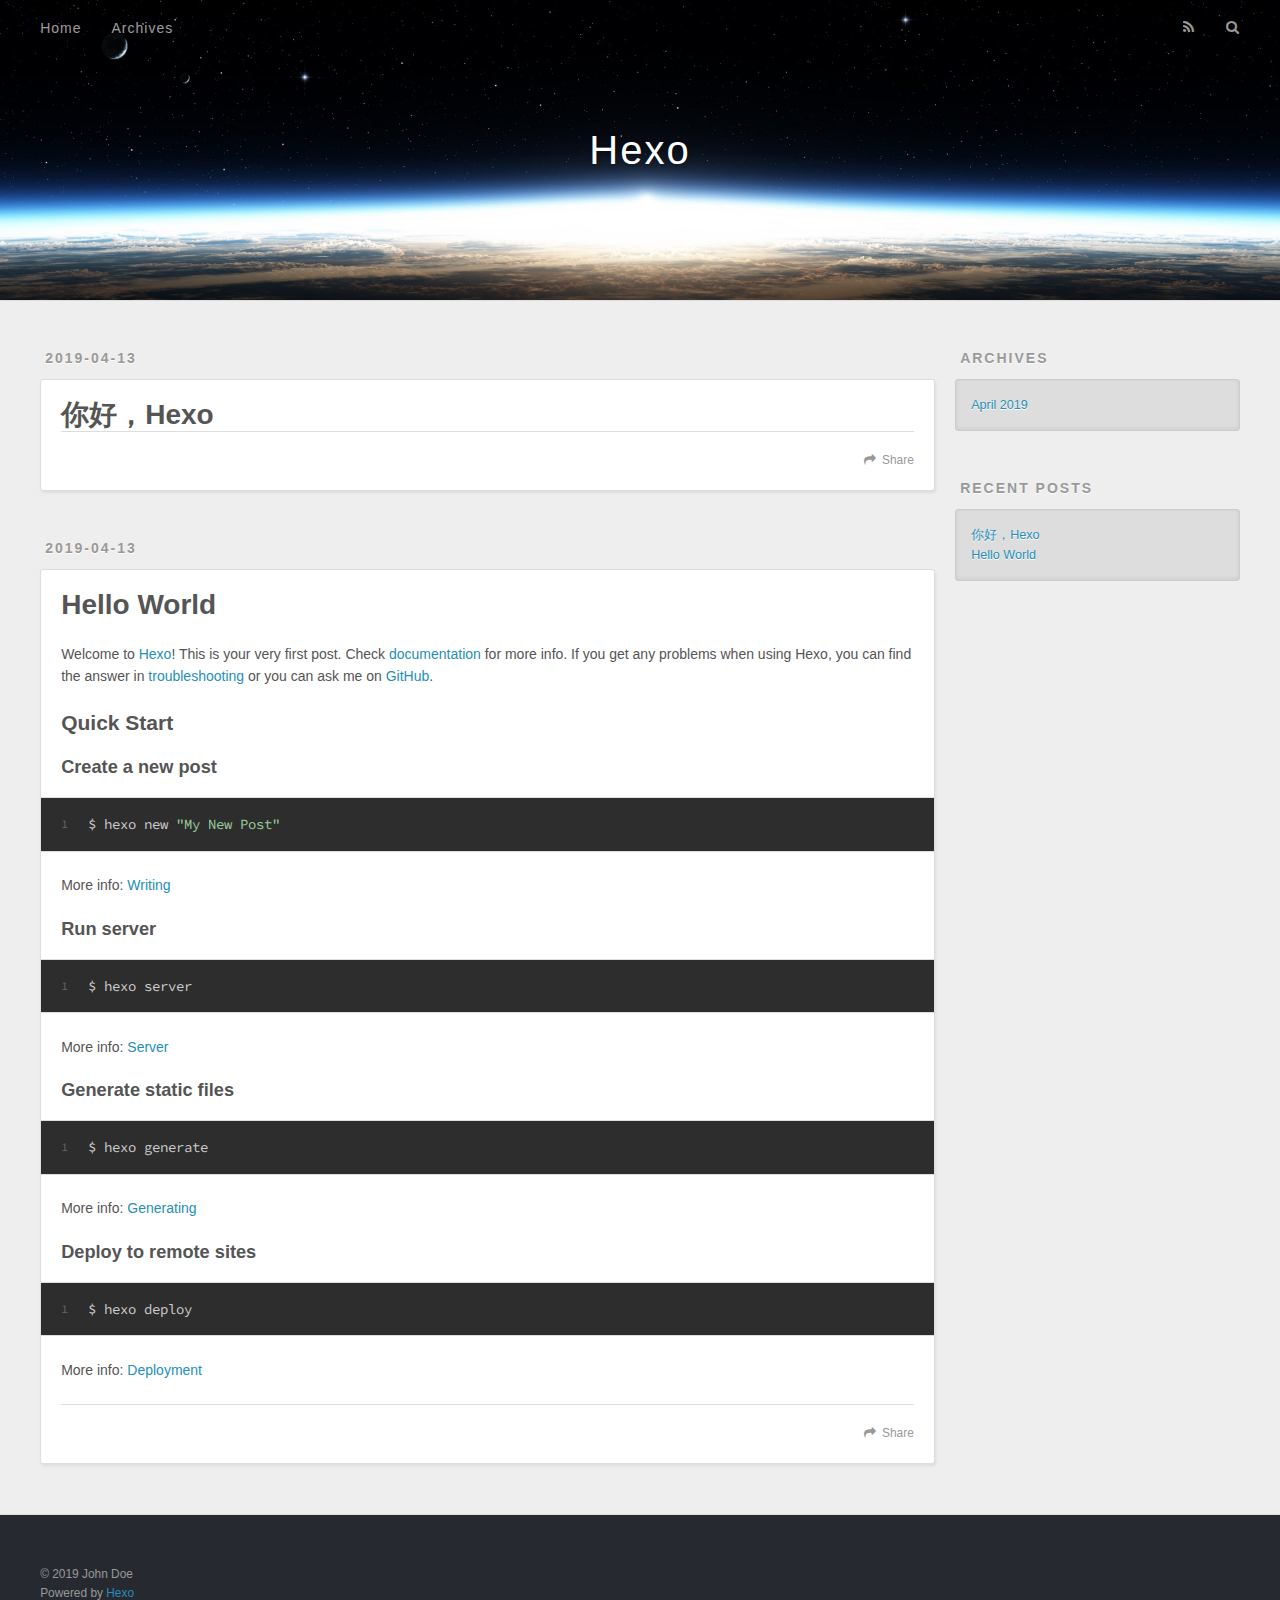
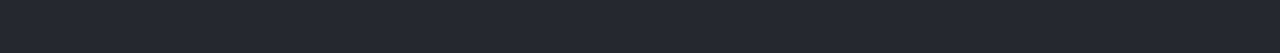
==== index.html @ d576f30d "Site updated: 2019-04-13 23:13:48" ====
<!DOCTYPE html>
<html>
<head><meta name="generator" content="Hexo 3.8.0">
  <meta charset="utf-8">
  

  
  <title>Hexo</title>
  <meta name="viewport" content="width=device-width, initial-scale=1, maximum-scale=1">
  <meta property="og:type" content="website">
<meta property="og:title" content="Hexo">
<meta property="og:url" content="http://yoursite.com/index.html">
<meta property="og:site_name" content="Hexo">
<meta property="og:locale" content="default">
<meta name="twitter:card" content="summary">
<meta name="twitter:title" content="Hexo">
  
    <link rel="alternate" href="/atom.xml" title="Hexo" type="application/atom+xml">
  
  
    <link rel="icon" href="/favicon.png">
  
  
    <link href="//fonts.googleapis.com/css?family=Source+Code+Pro" rel="stylesheet" type="text/css">
  
  <link rel="stylesheet" href="/css/style.css">
</head>
</html>
<body>
  <div id="container">
    <div id="wrap">
      <header id="header">
  <div id="banner"></div>
  <div id="header-outer" class="outer">
    <div id="header-title" class="inner">
      <h1 id="logo-wrap">
        <a href="/" id="logo">Hexo</a>
      </h1>
      
    </div>
    <div id="header-inner" class="inner">
      <nav id="main-nav">
        <a id="main-nav-toggle" class="nav-icon"></a>
        
          <a class="main-nav-link" href="/">Home</a>
        
          <a class="main-nav-link" href="/archives">Archives</a>
        
      </nav>
      <nav id="sub-nav">
        
          <a id="nav-rss-link" class="nav-icon" href="/atom.xml" title="RSS Feed"></a>
        
        <a id="nav-search-btn" class="nav-icon" title="Search"></a>
      </nav>
      <div id="search-form-wrap">
        <form action="//google.com/search" method="get" accept-charset="UTF-8" class="search-form"><input type="search" name="q" class="search-form-input" placeholder="Search"><button type="submit" class="search-form-submit">&#xF002;</button><input type="hidden" name="sitesearch" value="http://yoursite.com"></form>
      </div>
    </div>
  </div>
</header>
      <div class="outer">
        <section id="main">
  
    <article id="post-你好，Hexo" class="article article-type-post" itemscope itemprop="blogPost">
  <div class="article-meta">
    <a href="/2019/04/13/你好，Hexo/" class="article-date">
  <time datetime="2019-04-13T15:11:53.000Z" itemprop="datePublished">2019-04-13</time>
</a>
    
  </div>
  <div class="article-inner">
    
    
      <header class="article-header">
        
  
    <h1 itemprop="name">
      <a class="article-title" href="/2019/04/13/你好，Hexo/">你好，Hexo</a>
    </h1>
  

      </header>
    
    <div class="article-entry" itemprop="articleBody">
      
        
      
    </div>
    <footer class="article-footer">
      <a data-url="http://yoursite.com/2019/04/13/你好，Hexo/" data-id="cjufn4mk20000uwifuq71167r" class="article-share-link">Share</a>
      
      
    </footer>
  </div>
  
</article>


  
    <article id="post-hello-world" class="article article-type-post" itemscope itemprop="blogPost">
  <div class="article-meta">
    <a href="/2019/04/13/hello-world/" class="article-date">
  <time datetime="2019-04-13T14:45:39.539Z" itemprop="datePublished">2019-04-13</time>
</a>
    
  </div>
  <div class="article-inner">
    
    
      <header class="article-header">
        
  
    <h1 itemprop="name">
      <a class="article-title" href="/2019/04/13/hello-world/">Hello World</a>
    </h1>
  

      </header>
    
    <div class="article-entry" itemprop="articleBody">
      
        <p>Welcome to <a href="https://hexo.io/" target="_blank" rel="noopener">Hexo</a>! This is your very first post. Check <a href="https://hexo.io/docs/" target="_blank" rel="noopener">documentation</a> for more info. If you get any problems when using Hexo, you can find the answer in <a href="https://hexo.io/docs/troubleshooting.html" target="_blank" rel="noopener">troubleshooting</a> or you can ask me on <a href="https://github.com/hexojs/hexo/issues" target="_blank" rel="noopener">GitHub</a>.</p>
<h2 id="Quick-Start"><a href="#Quick-Start" class="headerlink" title="Quick Start"></a>Quick Start</h2><h3 id="Create-a-new-post"><a href="#Create-a-new-post" class="headerlink" title="Create a new post"></a>Create a new post</h3><figure class="highlight bash"><table><tr><td class="gutter"><pre><span class="line">1</span><br></pre></td><td class="code"><pre><span class="line">$ hexo new <span class="string">"My New Post"</span></span><br></pre></td></tr></table></figure>
<p>More info: <a href="https://hexo.io/docs/writing.html" target="_blank" rel="noopener">Writing</a></p>
<h3 id="Run-server"><a href="#Run-server" class="headerlink" title="Run server"></a>Run server</h3><figure class="highlight bash"><table><tr><td class="gutter"><pre><span class="line">1</span><br></pre></td><td class="code"><pre><span class="line">$ hexo server</span><br></pre></td></tr></table></figure>
<p>More info: <a href="https://hexo.io/docs/server.html" target="_blank" rel="noopener">Server</a></p>
<h3 id="Generate-static-files"><a href="#Generate-static-files" class="headerlink" title="Generate static files"></a>Generate static files</h3><figure class="highlight bash"><table><tr><td class="gutter"><pre><span class="line">1</span><br></pre></td><td class="code"><pre><span class="line">$ hexo generate</span><br></pre></td></tr></table></figure>
<p>More info: <a href="https://hexo.io/docs/generating.html" target="_blank" rel="noopener">Generating</a></p>
<h3 id="Deploy-to-remote-sites"><a href="#Deploy-to-remote-sites" class="headerlink" title="Deploy to remote sites"></a>Deploy to remote sites</h3><figure class="highlight bash"><table><tr><td class="gutter"><pre><span class="line">1</span><br></pre></td><td class="code"><pre><span class="line">$ hexo deploy</span><br></pre></td></tr></table></figure>
<p>More info: <a href="https://hexo.io/docs/deployment.html" target="_blank" rel="noopener">Deployment</a></p>

      
    </div>
    <footer class="article-footer">
      <a data-url="http://yoursite.com/2019/04/13/hello-world/" data-id="cjufn4mkw0001uwifyu5luz6b" class="article-share-link">Share</a>
      
      
    </footer>
  </div>
  
</article>


  


</section>
        
          <aside id="sidebar">
  
    

  
    

  
    
  
    
  <div class="widget-wrap">
    <h3 class="widget-title">Archives</h3>
    <div class="widget">
      <ul class="archive-list"><li class="archive-list-item"><a class="archive-list-link" href="/archives/2019/04/">April 2019</a></li></ul>
    </div>
  </div>


  
    
  <div class="widget-wrap">
    <h3 class="widget-title">Recent Posts</h3>
    <div class="widget">
      <ul>
        
          <li>
            <a href="/2019/04/13/你好，Hexo/">你好，Hexo</a>
          </li>
        
          <li>
            <a href="/2019/04/13/hello-world/">Hello World</a>
          </li>
        
      </ul>
    </div>
  </div>

  
</aside>
        
      </div>
      <footer id="footer">
  
  <div class="outer">
    <div id="footer-info" class="inner">
      &copy; 2019 John Doe<br>
      Powered by <a href="http://hexo.io/" target="_blank">Hexo</a>
    </div>
  </div>
</footer>
    </div>
    <nav id="mobile-nav">
  
    <a href="/" class="mobile-nav-link">Home</a>
  
    <a href="/archives" class="mobile-nav-link">Archives</a>
  
</nav>
    

<script src="//ajax.googleapis.com/ajax/libs/jquery/2.0.3/jquery.min.js"></script>


  <link rel="stylesheet" href="/fancybox/jquery.fancybox.css">
  <script src="/fancybox/jquery.fancybox.pack.js"></script>


<script src="/js/script.js"></script>



  </div>
</body>
</html>
---- css/style.css ----
body {
  width: 100%;
}
body:before,
body:after {
  content: "";
  display: table;
}
body:after {
  clear: both;
}
html,
body,
div,
span,
applet,
object,
iframe,
h1,
h2,
h3,
h4,
h5,
h6,
p,
blockquote,
pre,
a,
abbr,
acronym,
address,
big,
cite,
code,
del,
dfn,
em,
img,
ins,
kbd,
q,
s,
samp,
small,
strike,
strong,
sub,
sup,
tt,
var,
dl,
dt,
dd,
ol,
ul,
li,
fieldset,
form,
label,
legend,
table,
caption,
tbody,
tfoot,
thead,
tr,
th,
td {
  margin: 0;
  padding: 0;
  border: 0;
  outline: 0;
  font-weight: inherit;
  font-style: inherit;
  font-family: inherit;
  font-size: 100%;
  vertical-align: baseline;
}
body {
  line-height: 1;
  color: #000;
  background: #fff;
}
ol,
ul {
  list-style: none;
}
table {
  border-collapse: separate;
  border-spacing: 0;
  vertical-align: middle;
}
caption,
th,
td {
  text-align: left;
  font-weight: normal;
  vertical-align: middle;
}
a img {
  border: none;
}
input,
button {
  margin: 0;
  padding: 0;
}
input::-moz-focus-inner,
button::-moz-focus-inner {
  border: 0;
  padding: 0;
}
@font-face {
  font-family: FontAwesome;
  font-style: normal;
  font-weight: normal;
  src: url("fonts/fontawesome-webfont.eot?v=#4.0.3");
  src: url("fonts/fontawesome-webfont.eot?#iefix&v=#4.0.3") format("embedded-opentype"), url("fonts/fontawesome-webfont.woff?v=#4.0.3") format("woff"), url("fonts/fontawesome-webfont.ttf?v=#4.0.3") format("truetype"), url("fonts/fontawesome-webfont.svg#fontawesomeregular?v=#4.0.3") format("svg");
}
html,
body,
#container {
  height: 100%;
}
body {
  background: #eee;
  font: 14px -apple-system, BlinkMacSystemFont, "Segoe UI", "Roboto", "Oxygen", "Ubuntu", "Cantarell", "Fira Sans", "Droid Sans", "Helvetica Neue", sans-serif;
  -webkit-text-size-adjust: 100%;
}
.outer {
  max-width: 1220px;
  margin: 0 auto;
  padding: 0 20px;
}
.outer:before,
.outer:after {
  content: "";
  display: table;
}
.outer:after {
  clear: both;
}
.inner {
  display: inline;
  float: left;
  width: 98.33333333333333%;
  margin: 0 0.833333333333333%;
}
.left,
.alignleft {
  float: left;
}
.right,
.alignright {
  float: right;
}
.clear {
  clear: both;
}
#container {
  position: relative;
}
.mobile-nav-on {
  overflow: hidden;
}
#wrap {
  height: 100%;
  width: 100%;
  position: absolute;
  top: 0;
  left: 0;
  -webkit-transition: 0.2s ease-out;
  -moz-transition: 0.2s ease-out;
  -ms-transition: 0.2s ease-out;
  transition: 0.2s ease-out;
  z-index: 1;
  background: #eee;
}
.mobile-nav-on #wrap {
  left: 280px;
}
@media screen and (min-width: 768px) {
  #main {
    display: inline;
    float: left;
    width: 73.33333333333333%;
    margin: 0 0.833333333333333%;
  }
}
.article-date,
.article-category-link,
.archive-year,
.widget-title {
  text-decoration: none;
  text-transform: uppercase;
  letter-spacing: 2px;
  color: #999;
  margin-bottom: 1em;
  margin-left: 5px;
  line-height: 1em;
  text-shadow: 0 1px #fff;
  font-weight: bold;
}
.article-inner,
.archive-article-inner {
  background: #fff;
  -webkit-box-shadow: 1px 2px 3px #ddd;
  box-shadow: 1px 2px 3px #ddd;
  border: 1px solid #ddd;
  border-radius: 3px;
}
.article-entry h1,
.widget h1 {
  font-size: 2em;
}
.article-entry h2,
.widget h2 {
  font-size: 1.5em;
}
.article-entry h3,
.widget h3 {
  font-size: 1.3em;
}
.article-entry h4,
.widget h4 {
  font-size: 1.2em;
}
.article-entry h5,
.widget h5 {
  font-size: 1em;
}
.article-entry h6,
.widget h6 {
  font-size: 1em;
  color: #999;
}
.article-entry hr,
.widget hr {
  border: 1px dashed #ddd;
}
.article-entry strong,
.widget strong {
  font-weight: bold;
}
.article-entry em,
.widget em,
.article-entry cite,
.widget cite {
  font-style: italic;
}
.article-entry sup,
.widget sup,
.article-entry sub,
.widget sub {
  font-size: 0.75em;
  line-height: 0;
  position: relative;
  vertical-align: baseline;
}
.article-entry sup,
.widget sup {
  top: -0.5em;
}
.article-entry sub,
.widget sub {
  bottom: -0.2em;
}
.article-entry small,
.widget small {
  font-size: 0.85em;
}
.article-entry acronym,
.widget acronym,
.article-entry abbr,
.widget abbr {
  border-bottom: 1px dotted;
}
.article-entry ul,
.widget ul,
.article-entry ol,
.widget ol,
.article-entry dl,
.widget dl {
  margin: 0 20px;
  line-height: 1.6em;
}
.article-entry ul ul,
.widget ul ul,
.article-entry ol ul,
.widget ol ul,
.article-entry ul ol,
.widget ul ol,
.article-entry ol ol,
.widget ol ol {
  margin-top: 0;
  margin-bottom: 0;
}
.article-entry ul,
.widget ul {
  list-style: disc;
}
.article-entry ol,
.widget ol {
  list-style: decimal;
}
.article-entry dt,
.widget dt {
  font-weight: bold;
}
#header {
  height: 300px;
  position: relative;
  border-bottom: 1px solid #ddd;
}
#header:before,
#header:after {
  content: "";
  position: absolute;
  left: 0;
  right: 0;
  height: 40px;
}
#header:before {
  top: 0;
  background: -webkit-linear-gradient(rgba(0,0,0,0.2), transparent);
  background: -moz-linear-gradient(rgba(0,0,0,0.2), transparent);
  background: -ms-linear-gradient(rgba(0,0,0,0.2), transparent);
  background: linear-gradient(rgba(0,0,0,0.2), transparent);
}
#header:after {
  bottom: 0;
  background: -webkit-linear-gradient(transparent, rgba(0,0,0,0.2));
  background: -moz-linear-gradient(transparent, rgba(0,0,0,0.2));
  background: -ms-linear-gradient(transparent, rgba(0,0,0,0.2));
  background: linear-gradient(transparent, rgba(0,0,0,0.2));
}
#header-outer {
  height: 100%;
  position: relative;
}
#header-inner {
  position: relative;
  overflow: hidden;
}
#banner {
  position: absolute;
  top: 0;
  left: 0;
  width: 100%;
  height: 100%;
  background: url("images/banner.jpg") center #000;
  -webkit-background-size: cover;
  -moz-background-size: cover;
  background-size: cover;
  z-index: -1;
}
#header-title {
  text-align: center;
  height: 40px;
  position: absolute;
  top: 50%;
  left: 0;
  margin-top: -20px;
}
#logo,
#subtitle {
  text-decoration: none;
  color: #fff;
  font-weight: 300;
  text-shadow: 0 1px 4px rgba(0,0,0,0.3);
}
#logo {
  font-size: 40px;
  line-height: 40px;
  letter-spacing: 2px;
}
#subtitle {
  font-size: 16px;
  line-height: 16px;
  letter-spacing: 1px;
}
#subtitle-wrap {
  margin-top: 16px;
}
#main-nav {
  float: left;
  margin-left: -15px;
}
.nav-icon,
.main-nav-link {
  float: left;
  color: #fff;
  opacity: 0.6;
  text-decoration: none;
  text-shadow: 0 1px rgba(0,0,0,0.2);
  -webkit-transition: opacity 0.2s;
  -moz-transition: opacity 0.2s;
  -ms-transition: opacity 0.2s;
  transition: opacity 0.2s;
  display: block;
  padding: 20px 15px;
}
.nav-icon:hover,
.main-nav-link:hover {
  opacity: 1;
}
.nav-icon {
  font-family: FontAwesome;
  text-align: center;
  font-size: 14px;
  width: 14px;
  height: 14px;
  padding: 20px 15px;
  position: relative;
  cursor: pointer;
}
.main-nav-link {
  font-weight: 300;
  letter-spacing: 1px;
}
@media screen and (max-width: 479px) {
  .main-nav-link {
    display: none;
  }
}
#main-nav-toggle {
  display: none;
}
#main-nav-toggle:before {
  content: "\f0c9";
}
@media screen and (max-width: 479px) {
  #main-nav-toggle {
    display: block;
  }
}
#sub-nav {
  float: right;
  margin-right: -15px;
}
#nav-rss-link:before {
  content: "\f09e";
}
#nav-search-btn:before {
  content: "\f002";
}
#search-form-wrap {
  position: absolute;
  top: 15px;
  width: 150px;
  height: 30px;
  right: -150px;
  opacity: 0;
  -webkit-transition: 0.2s ease-out;
  -moz-transition: 0.2s ease-out;
  -ms-transition: 0.2s ease-out;
  transition: 0.2s ease-out;
}
#search-form-wrap.on {
  opacity: 1;
  right: 0;
}
@media screen and (max-width: 479px) {
  #search-form-wrap {
    width: 100%;
    right: -100%;
  }
}
.search-form {
  position: absolute;
  top: 0;
  left: 0;
  right: 0;
  background: #fff;
  padding: 5px 15px;
  border-radius: 15px;
  -webkit-box-shadow: 0 0 10px rgba(0,0,0,0.3);
  box-shadow: 0 0 10px rgba(0,0,0,0.3);
}
.search-form-input {
  border: none;
  background: none;
  color: #555;
  width: 100%;
  font: 13px -apple-system, BlinkMacSystemFont, "Segoe UI", "Roboto", "Oxygen", "Ubuntu", "Cantarell", "Fira Sans", "Droid Sans", "Helvetica Neue", sans-serif;
  outline: none;
}
.search-form-input::-webkit-search-results-decoration,
.search-form-input::-webkit-search-cancel-button {
  -webkit-appearance: none;
}
.search-form-submit {
  position: absolute;
  top: 50%;
  right: 10px;
  margin-top: -7px;
  font: 13px FontAwesome;
  border: none;
  background: none;
  color: #bbb;
  cursor: pointer;
}
.search-form-submit:hover,
.search-form-submit:focus {
  color: #777;
}
.article {
  margin: 50px 0;
}
.article-inner {
  overflow: hidden;
}
.article-meta:before,
.article-meta:after {
  content: "";
  display: table;
}
.article-meta:after {
  clear: both;
}
.article-date {
  float: left;
}
.article-category {
  float: left;
  line-height: 1em;
  color: #ccc;
  text-shadow: 0 1px #fff;
  margin-left: 8px;
}
.article-category:before {
  content: "\2022";
}
.article-category-link {
  margin: 0 12px 1em;
}
.article-header {
  padding: 20px 20px 0;
}
.article-title {
  text-decoration: none;
  font-size: 2em;
  font-weight: bold;
  color: #555;
  line-height: 1.1em;
  -webkit-transition: color 0.2s;
  -moz-transition: color 0.2s;
  -ms-transition: color 0.2s;
  transition: color 0.2s;
}
a.article-title:hover {
  color: #258fb8;
}
.article-entry {
  color: #555;
  padding: 0 20px;
}
.article-entry:before,
.article-entry:after {
  content: "";
  display: table;
}
.article-entry:after {
  clear: both;
}
.article-entry p,
.article-entry table {
  line-height: 1.6em;
  margin: 1.6em 0;
}
.article-entry h1,
.article-entry h2,
.article-entry h3,
.article-entry h4,
.article-entry h5,
.article-entry h6 {
  font-weight: bold;
}
.article-entry h1,
.article-entry h2,
.article-entry h3,
.article-entry h4,
.article-entry h5,
.article-entry h6 {
  line-height: 1.1em;
  margin: 1.1em 0;
}
.article-entry a {
  color: #258fb8;
  text-decoration: none;
}
.article-entry a:hover {
  text-decoration: underline;
}
.article-entry ul,
.article-entry ol,
.article-entry dl {
  margin-top: 1.6em;
  margin-bottom: 1.6em;
}
.article-entry img,
.article-entry video {
  max-width: 100%;
  height: auto;
  display: block;
  margin: auto;
}
.article-entry iframe {
  border: none;
}
.article-entry table {
  width: 100%;
  border-collapse: collapse;
  border-spacing: 0;
}
.article-entry th {
  font-weight: bold;
  border-bottom: 3px solid #ddd;
  padding-bottom: 0.5em;
}
.article-entry td {
  border-bottom: 1px solid #ddd;
  padding: 10px 0;
}
.article-entry blockquote {
  font-family: Georgia, "Times New Roman", serif;
  font-size: 1.4em;
  margin: 1.6em 20px;
  text-align: center;
}
.article-entry blockquote footer {
  font-size: 14px;
  margin: 1.6em 0;
  font-family: -apple-system, BlinkMacSystemFont, "Segoe UI", "Roboto", "Oxygen", "Ubuntu", "Cantarell", "Fira Sans", "Droid Sans", "Helvetica Neue", sans-serif;
}
.article-entry blockquote footer cite:before {
  content: "—";
  padding: 0 0.5em;
}
.article-entry .pullquote {
  text-align: left;
  width: 45%;
  margin: 0;
}
.article-entry .pullquote.left {
  margin-left: 0.5em;
  margin-right: 1em;
}
.article-entry .pullquote.right {
  margin-right: 0.5em;
  margin-left: 1em;
}
.article-entry .caption {
  color: #999;
  display: block;
  font-size: 0.9em;
  margin-top: 0.5em;
  position: relative;
  text-align: center;
}
.article-entry .video-container {
  position: relative;
  padding-top: 56.25%;
  height: 0;
  overflow: hidden;
}
.article-entry .video-container iframe,
.article-entry .video-container object,
.article-entry .video-container embed {
  position: absolute;
  top: 0;
  left: 0;
  width: 100%;
  height: 100%;
  margin-top: 0;
}
.article-more-link a {
  display: inline-block;
  line-height: 1em;
  padding: 6px 15px;
  border-radius: 15px;
  background: #eee;
  color: #999;
  text-shadow: 0 1px #fff;
  text-decoration: none;
}
.article-more-link a:hover {
  background: #258fb8;
  color: #fff;
  text-decoration: none;
  text-shadow: 0 1px #1e7293;
}
.article-footer {
  font-size: 0.85em;
  line-height: 1.6em;
  border-top: 1px solid #ddd;
  padding-top: 1.6em;
  margin: 0 20px 20px;
}
.article-footer:before,
.article-footer:after {
  content: "";
  display: table;
}
.article-footer:after {
  clear: both;
}
.article-footer a {
  color: #999;
  text-decoration: none;
}
.article-footer a:hover {
  color: #555;
}
.article-tag-list-item {
  float: left;
  margin-right: 10px;
}
.article-tag-list-link:before {
  content: "#";
}
.article-comment-link {
  float: right;
}
.article-comment-link:before {
  content: "\f075";
  font-family: FontAwesome;
  padding-right: 8px;
}
.article-share-link {
  cursor: pointer;
  float: right;
  margin-left: 20px;
}
.article-share-link:before {
  content: "\f064";
  font-family: FontAwesome;
  padding-right: 6px;
}
#article-nav {
  position: relative;
}
#article-nav:before,
#article-nav:after {
  content: "";
  display: table;
}
#article-nav:after {
  clear: both;
}
@media screen and (min-width: 768px) {
  #article-nav {
    margin: 50px 0;
  }
  #article-nav:before {
    width: 8px;
    height: 8px;
    position: absolute;
    top: 50%;
    left: 50%;
    margin-top: -4px;
    margin-left: -4px;
    content: "";
    border-radius: 50%;
    background: #ddd;
    -webkit-box-shadow: 0 1px 2px #fff;
    box-shadow: 0 1px 2px #fff;
  }
}
.article-nav-link-wrap {
  text-decoration: none;
  text-shadow: 0 1px #fff;
  color: #999;
  -webkit-box-sizing: border-box;
  -moz-box-sizing: border-box;
  box-sizing: border-box;
  margin-top: 50px;
  text-align: center;
  display: block;
}
.article-nav-link-wrap:hover {
  color: #555;
}
@media screen and (min-width: 768px) {
  .article-nav-link-wrap {
    width: 50%;
    margin-top: 0;
  }
}
@media screen and (min-width: 768px) {
  #article-nav-newer {
    float: left;
    text-align: right;
    padding-right: 20px;
  }
}
@media screen and (min-width: 768px) {
  #article-nav-older {
    float: right;
    text-align: left;
    padding-left: 20px;
  }
}
.article-nav-caption {
  text-transform: uppercase;
  letter-spacing: 2px;
  color: #ddd;
  line-height: 1em;
  font-weight: bold;
}
#article-nav-newer .article-nav-caption {
  margin-right: -2px;
}
.article-nav-title {
  font-size: 0.85em;
  line-height: 1.6em;
  margin-top: 0.5em;
}
.article-share-box {
  position: absolute;
  display: none;
  background: #fff;
  -webkit-box-shadow: 1px 2px 10px rgba(0,0,0,0.2);
  box-shadow: 1px 2px 10px rgba(0,0,0,0.2);
  border-radius: 3px;
  margin-left: -145px;
  overflow: hidden;
  z-index: 1;
}
.article-share-box.on {
  display: block;
}
.article-share-input {
  width: 100%;
  background: none;
  -webkit-box-sizing: border-box;
  -moz-box-sizing: border-box;
  box-sizing: border-box;
  font: 14px -apple-system, BlinkMacSystemFont, "Segoe UI", "Roboto", "Oxygen", "Ubuntu", "Cantarell", "Fira Sans", "Droid Sans", "Helvetica Neue", sans-serif;
  padding: 0 15px;
  color: #555;
  outline: none;
  border: 1px solid #ddd;
  border-radius: 3px 3px 0 0;
  height: 36px;
  line-height: 36px;
}
.article-share-links {
  background: #eee;
}
.article-share-links:before,
.article-share-links:after {
  content: "";
  display: table;
}
.article-share-links:after {
  clear: both;
}
.article-share-twitter,
.article-share-facebook,
.article-share-pinterest,
.article-share-google {
  width: 50px;
  height: 36px;
  display: block;
  float: left;
  position: relative;
  color: #999;
  text-shadow: 0 1px #fff;
}
.article-share-twitter:before,
.article-share-facebook:before,
.article-share-pinterest:before,
.article-share-google:before {
  font-size: 20px;
  font-family: FontAwesome;
  width: 20px;
  height: 20px;
  position: absolute;
  top: 50%;
  left: 50%;
  margin-top: -10px;
  margin-left: -10px;
  text-align: center;
}
.article-share-twitter:hover,
.article-share-facebook:hover,
.article-share-pinterest:hover,
.article-share-google:hover {
  color: #fff;
}
.article-share-twitter:before {
  content: "\f099";
}
.article-share-twitter:hover {
  background: #00aced;
  text-shadow: 0 1px #008abe;
}
.article-share-facebook:before {
  content: "\f09a";
}
.article-share-facebook:hover {
  background: #3b5998;
  text-shadow: 0 1px #2f477a;
}
.article-share-pinterest:before {
  content: "\f0d2";
}
.article-share-pinterest:hover {
  background: #cb2027;
  text-shadow: 0 1px #a21a1f;
}
.article-share-google:before {
  content: "\f0d5";
}
.article-share-google:hover {
  background: #dd4b39;
  text-shadow: 0 1px #be3221;
}
.article-gallery {
  background: #000;
  position: relative;
}
.article-gallery-photos {
  position: relative;
  overflow: hidden;
}
.article-gallery-img {
  display: none;
  max-width: 100%;
}
.article-gallery-img:first-child {
  display: block;
}
.article-gallery-img.loaded {
  position: absolute;
  display: block;
}
.article-gallery-img img {
  display: block;
  max-width: 100%;
  margin: 0 auto;
}
#comments {
  background: #fff;
  -webkit-box-shadow: 1px 2px 3px #ddd;
  box-shadow: 1px 2px 3px #ddd;
  padding: 20px;
  border: 1px solid #ddd;
  border-radius: 3px;
  margin: 50px 0;
}
#comments a {
  color: #258fb8;
}
.archives-wrap {
  margin: 50px 0;
}
.archives:before,
.archives:after {
  content: "";
  display: table;
}
.archives:after {
  clear: both;
}
.archive-year-wrap {
  margin-bottom: 1em;
}
.archives {
  -webkit-column-gap: 10px;
  -moz-column-gap: 10px;
  column-gap: 10px;
}
@media screen and (min-width: 480px) and (max-width: 767px) {
  .archives {
    -webkit-column-count: 2;
    -moz-column-count: 2;
    column-count: 2;
  }
}
@media screen and (min-width: 768px) {
  .archives {
    -webkit-column-count: 3;
    -moz-column-count: 3;
    column-count: 3;
  }
}
.archive-article {
  -webkit-column-break-inside: avoid;
  page-break-inside: avoid;
  overflow: hidden;
  break-inside: avoid-column;
}
.archive-article-inner {
  padding: 10px;
  margin-bottom: 15px;
}
.archive-article-title {
  text-decoration: none;
  font-weight: bold;
  color: #555;
  -webkit-transition: color 0.2s;
  -moz-transition: color 0.2s;
  -ms-transition: color 0.2s;
  transition: color 0.2s;
  line-height: 1.6em;
}
.archive-article-title:hover {
  color: #258fb8;
}
.archive-article-footer {
  margin-top: 1em;
}
.archive-article-date {
  color: #999;
  text-decoration: none;
  font-size: 0.85em;
  line-height: 1em;
  margin-bottom: 0.5em;
  display: block;
}
#page-nav {
  margin: 50px auto;
  background: #fff;
  -webkit-box-shadow: 1px 2px 3px #ddd;
  box-shadow: 1px 2px 3px #ddd;
  border: 1px solid #ddd;
  border-radius: 3px;
  text-align: center;
  color: #999;
  overflow: hidden;
}
#page-nav:before,
#page-nav:after {
  content: "";
  display: table;
}
#page-nav:after {
  clear: both;
}
#page-nav a,
#page-nav span {
  padding: 10px 20px;
  line-height: 1;
  height: 2ex;
}
#page-nav a {
  color: #999;
  text-decoration: none;
}
#page-nav a:hover {
  background: #999;
  color: #fff;
}
#page-nav .prev {
  float: left;
}
#page-nav .next {
  float: right;
}
#page-nav .page-number {
  display: inline-block;
}
@media screen and (max-width: 479px) {
  #page-nav .page-number {
    display: none;
  }
}
#page-nav .current {
  color: #555;
  font-weight: bold;
}
#page-nav .space {
  color: #ddd;
}
#footer {
  background: #262a30;
  padding: 50px 0;
  border-top: 1px solid #ddd;
  color: #999;
}
#footer a {
  color: #258fb8;
  text-decoration: none;
}
#footer a:hover {
  text-decoration: underline;
}
#footer-info {
  line-height: 1.6em;
  font-size: 0.85em;
}
.article-entry pre,
.article-entry .highlight {
  background: #2d2d2d;
  margin: 0 -20px;
  padding: 15px 20px;
  border-style: solid;
  border-color: #ddd;
  border-width: 1px 0;
  overflow: auto;
  color: #ccc;
  line-height: 22.400000000000002px;
}
.article-entry .highlight .gutter pre,
.article-entry .gist .gist-file .gist-data .line-numbers {
  color: #666;
  font-size: 0.85em;
}
.article-entry pre,
.article-entry code {
  font-family: "Source Code Pro", Consolas, Monaco, Menlo, Consolas, monospace;
}
.article-entry code {
  background: #eee;
  text-shadow: 0 1px #fff;
  padding: 0 0.3em;
}
.article-entry pre code {
  background: none;
  text-shadow: none;
  padding: 0;
}
.article-entry .highlight pre {
  border: none;
  margin: 0;
  padding: 0;
}
.article-entry .highlight table {
  margin: 0;
  width: auto;
}
.article-entry .highlight td {
  border: none;
  padding: 0;
}
.article-entry .highlight figcaption {
  font-size: 0.85em;
  color: #999;
  line-height: 1em;
  margin-bottom: 1em;
}
.article-entry .highlight figcaption:before,
.article-entry .highlight figcaption:after {
  content: "";
  display: table;
}
.article-entry .highlight figcaption:after {
  clear: both;
}
.article-entry .highlight figcaption a {
  float: right;
}
.article-entry .highlight .gutter pre {
  text-align: right;
  padding-right: 20px;
}
.article-entry .highlight .line {
  height: 22.400000000000002px;
}
.article-entry .highlight .line.marked {
  background: #515151;
}
.article-entry .gist {
  margin: 0 -20px;
  border-style: solid;
  border-color: #ddd;
  border-width: 1px 0;
  background: #2d2d2d;
  padding: 15px 20px 15px 0;
}
.article-entry .gist .gist-file {
  border: none;
  font-family: "Source Code Pro", Consolas, Monaco, Menlo, Consolas, monospace;
  margin: 0;
}
.article-entry .gist .gist-file .gist-data {
  background: none;
  border: none;
}
.article-entry .gist .gist-file .gist-data .line-numbers {
  background: none;
  border: none;
  padding: 0 20px 0 0;
}
.article-entry .gist .gist-file .gist-data .line-data {
  padding: 0 !important;
}
.article-entry .gist .gist-file .highlight {
  margin: 0;
  padding: 0;
  border: none;
}
.article-entry .gist .gist-file .gist-meta {
  background: #2d2d2d;
  color: #999;
  font: 0.85em -apple-system, BlinkMacSystemFont, "Segoe UI", "Roboto", "Oxygen", "Ubuntu", "Cantarell", "Fira Sans", "Droid Sans", "Helvetica Neue", sans-serif;
  text-shadow: 0 0;
  padding: 0;
  margin-top: 1em;
  margin-left: 20px;
}
.article-entry .gist .gist-file .gist-meta a {
  color: #258fb8;
  font-weight: normal;
}
.article-entry .gist .gist-file .gist-meta a:hover {
  text-decoration: underline;
}
pre .comment,
pre .title {
  color: #999;
}
pre .variable,
pre .attribute,
pre .tag,
pre .regexp,
pre .ruby .constant,
pre .xml .tag .title,
pre .xml .pi,
pre .xml .doctype,
pre .html .doctype,
pre .css .id,
pre .css .class,
pre .css .pseudo {
  color: #f2777a;
}
pre .number,
pre .preprocessor,
pre .built_in,
pre .literal,
pre .params,
pre .constant {
  color: #f99157;
}
pre .class,
pre .ruby .class .title,
pre .css .rules .attribute {
  color: #9c9;
}
pre .string,
pre .value,
pre .inheritance,
pre .header,
pre .ruby .symbol,
pre .xml .cdata {
  color: #9c9;
}
pre .css .hexcolor {
  color: #6cc;
}
pre .function,
pre .python .decorator,
pre .python .title,
pre .ruby .function .title,
pre .ruby .title .keyword,
pre .perl .sub,
pre .javascript .title,
pre .coffeescript .title {
  color: #69c;
}
pre .keyword,
pre .javascript .function {
  color: #c9c;
}
@media screen and (max-width: 479px) {
  #mobile-nav {
    position: absolute;
    top: 0;
    left: 0;
    width: 280px;
    height: 100%;
    background: #191919;
    border-right: 1px solid #fff;
  }
}
@media screen and (max-width: 479px) {
  .mobile-nav-link {
    display: block;
    color: #999;
    text-decoration: none;
    padding: 15px 20px;
    font-weight: bold;
  }
  .mobile-nav-link:hover {
    color: #fff;
  }
}
@media screen and (min-width: 768px) {
  #sidebar {
    display: inline;
    float: left;
    width: 23.333333333333332%;
    margin: 0 0.833333333333333%;
  }
}
.widget-wrap {
  margin: 50px 0;
}
.widget {
  color: #777;
  text-shadow: 0 1px #fff;
  background: #ddd;
  -webkit-box-shadow: 0 -1px 4px #ccc inset;
  box-shadow: 0 -1px 4px #ccc inset;
  border: 1px solid #ccc;
  padding: 15px;
  border-radius: 3px;
}
.widget a {
  color: #258fb8;
  text-decoration: none;
}
.widget a:hover {
  text-decoration: underline;
}
.widget ul ul,
.widget ol ul,
.widget dl ul,
.widget ul ol,
.widget ol ol,
.widget dl ol,
.widget ul dl,
.widget ol dl,
.widget dl dl {
  margin-left: 15px;
  list-style: disc;
}
.widget {
  line-height: 1.6em;
  word-wrap: break-word;
  font-size: 0.9em;
}
.widget ul,
.widget ol {
  list-style: none;
  margin: 0;
}
.widget ul ul,
.widget ol ul,
.widget ul ol,
.widget ol ol {
  margin: 0 20px;
}
.widget ul ul,
.widget ol ul {
  list-style: disc;
}
.widget ul ol,
.widget ol ol {
  list-style: decimal;
}
.category-list-count,
.tag-list-count,
.archive-list-count {
  padding-left: 5px;
  color: #999;
  font-size: 0.85em;
}
.category-list-count:before,
.tag-list-count:before,
.archive-list-count:before {
  content: "(";
}
.category-list-count:after,
.tag-list-count:after,
.archive-list-count:after {
  content: ")";
}
.tagcloud a {
  margin-right: 5px;
  display: inline-block;
}
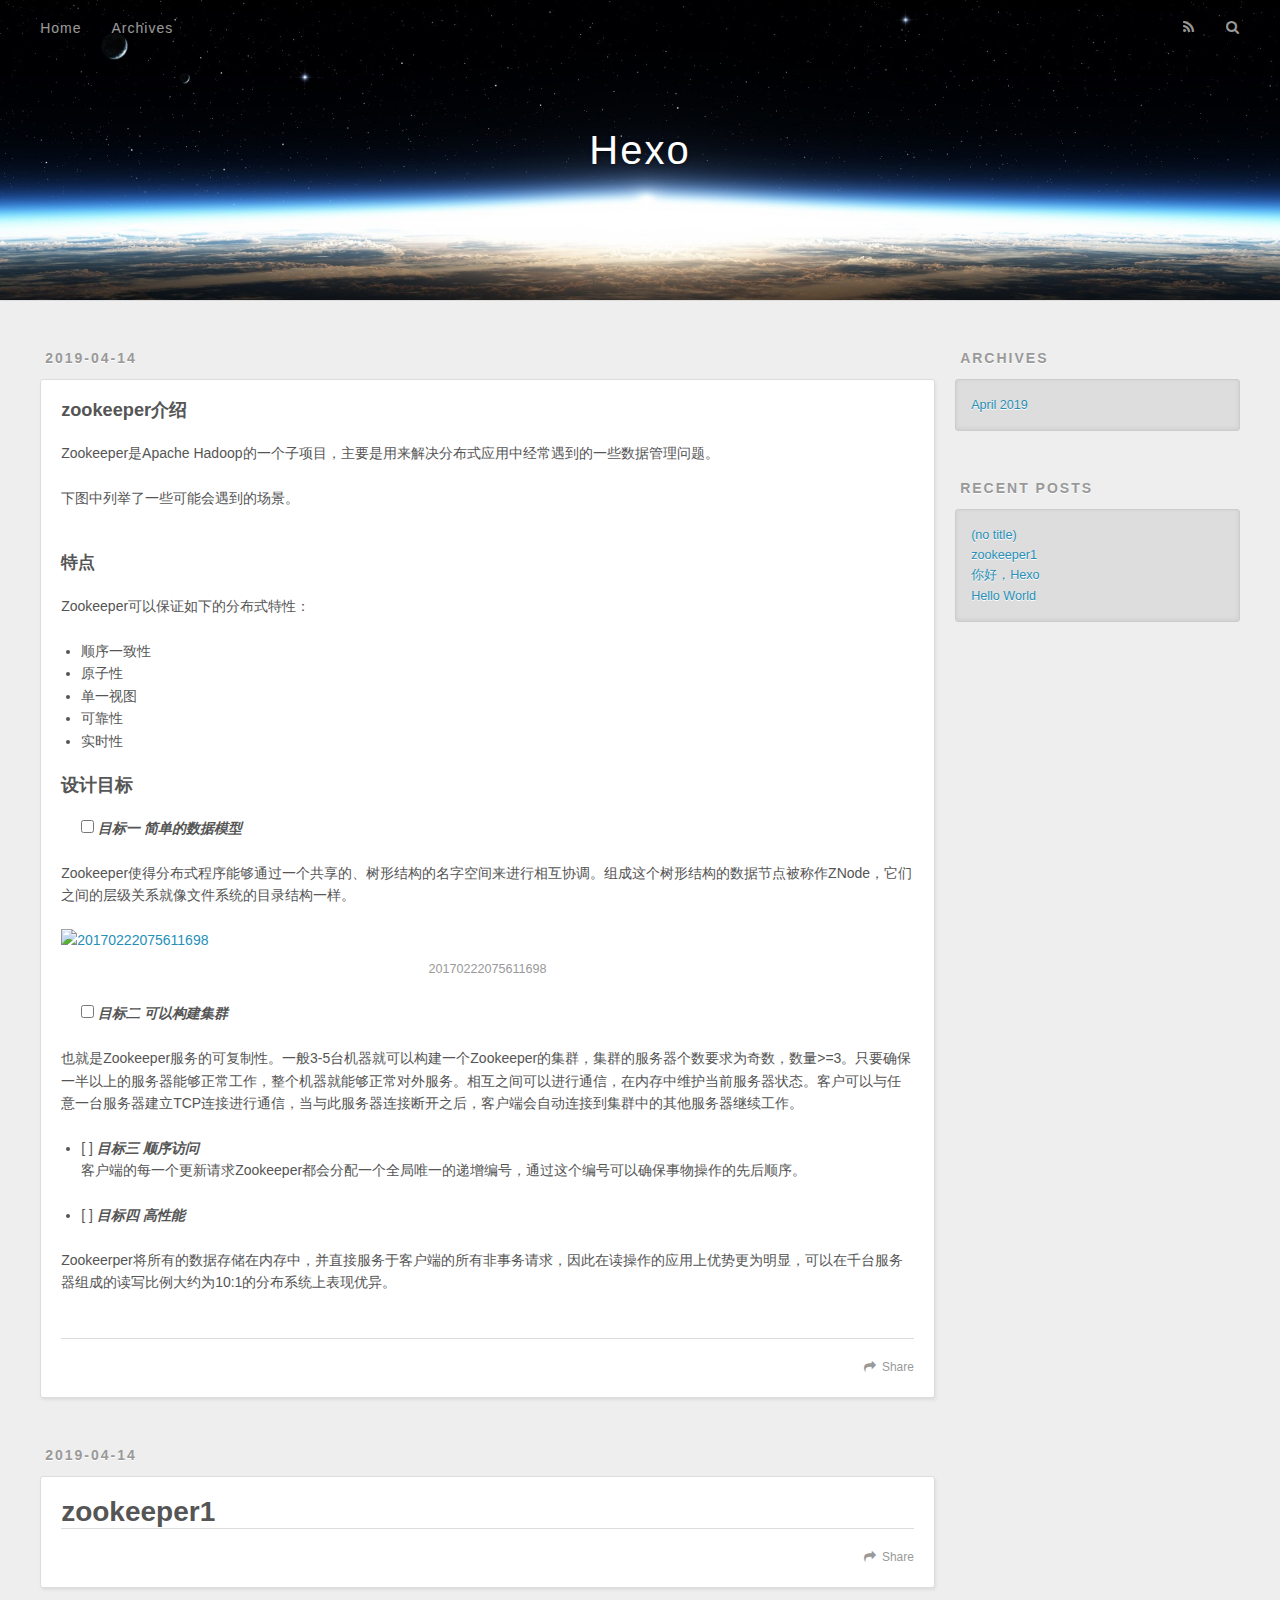
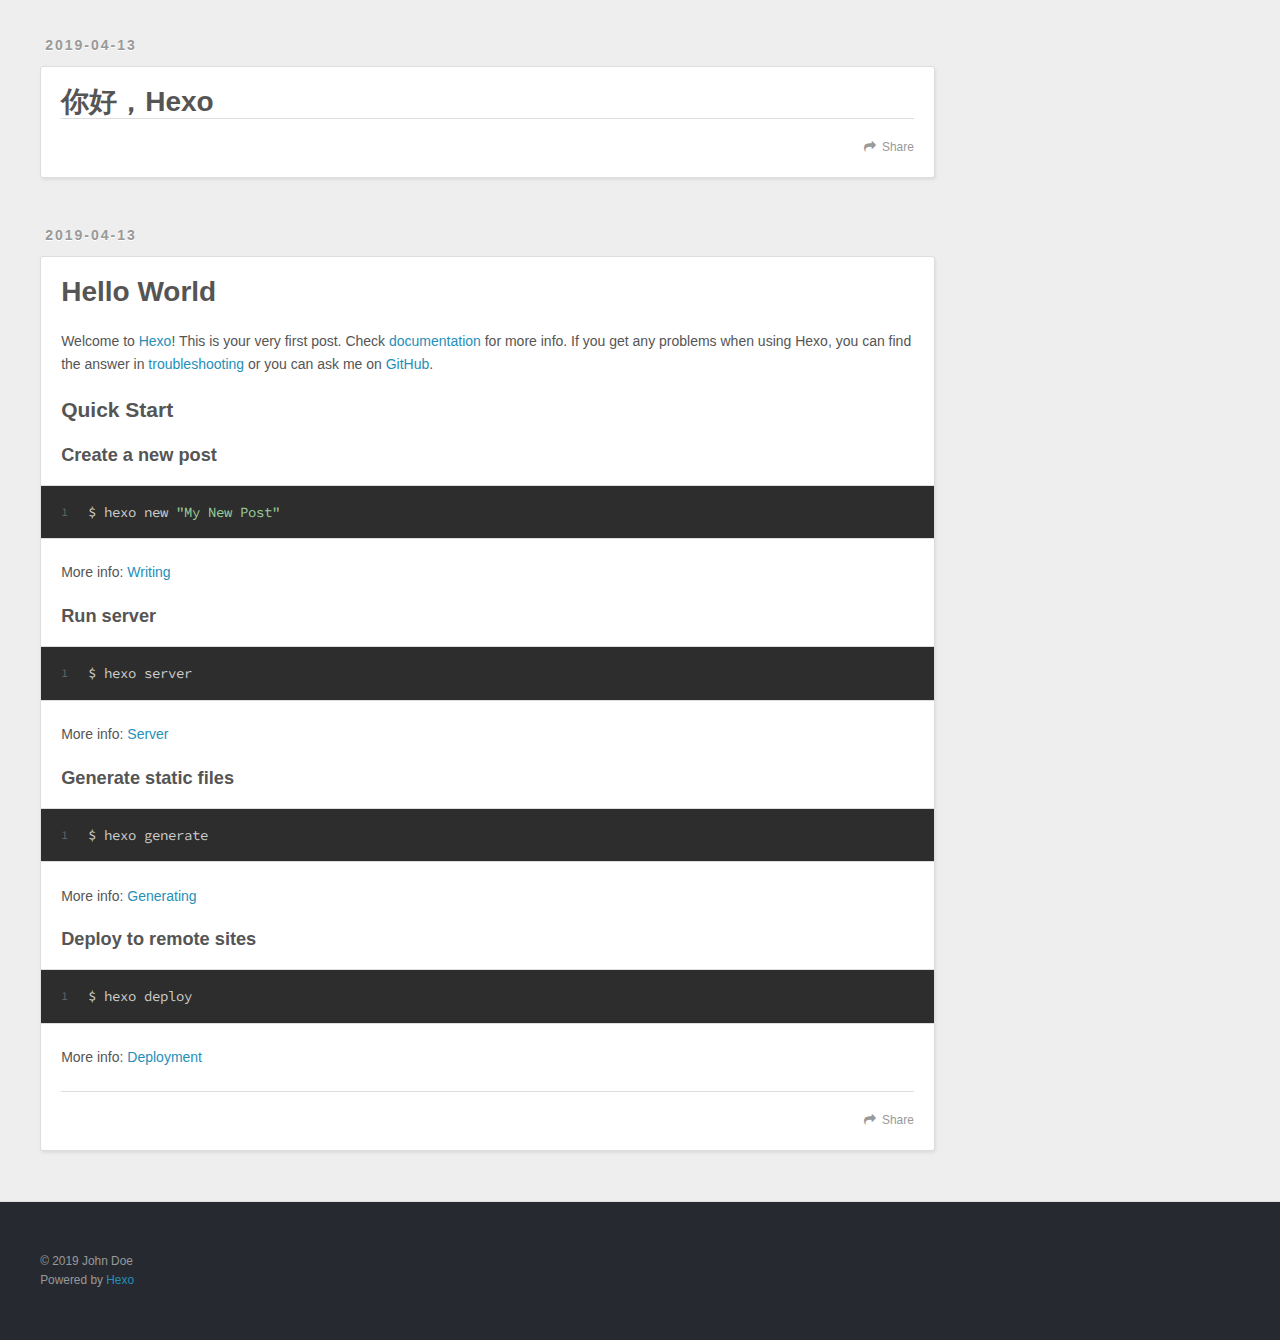
==== commit e3cc71a6: "Site updated: 2019-04-14 13:07:08" ====
--- a/index.html
+++ b/index.html
@@ -62,6 +62,96 @@
       <div class="outer">
         <section id="main">
   
+    <article id="post-zookeeper介绍" class="article article-type-post" itemscope itemprop="blogPost">
+  <div class="article-meta">
+    <a href="/2019/04/14/zookeeper介绍/" class="article-date">
+  <time datetime="2019-04-14T03:45:17.480Z" itemprop="datePublished">2019-04-14</time>
+</a>
+    
+  </div>
+  <div class="article-inner">
+    
+    
+    <div class="article-entry" itemprop="articleBody">
+      
+        <h3 id="zookeeper介绍"><a href="#zookeeper介绍" class="headerlink" title="zookeeper介绍"></a>zookeeper介绍</h3><p>Zookeeper是Apache Hadoop的一个子项目，主要是用来解决分布式应用中经常遇到的一些数据管理问题。</p>
+<p>下图中列举了一些可能会遇到的场景。</p>
+<p><img src="/2019/04/14/zookeeper介绍/C:/Users\lisd\Desktop\博客\20170221224856838.png" alt></p>
+<h4 id="特点"><a href="#特点" class="headerlink" title="特点"></a>特点</h4><p>Zookeeper可以保证如下的分布式特性：</p>
+<ul>
+<li>顺序一致性</li>
+<li>原子性</li>
+<li>单一视图</li>
+<li>可靠性</li>
+<li>实时性</li>
+</ul>
+<h3 id="设计目标"><a href="#设计目标" class="headerlink" title="设计目标"></a>设计目标</h3><ul>
+<li style="list-style: none"><input type="checkbox"> <strong><em>目标一 简单的数据模型</em></strong></li>
+</ul>
+<p>Zookeeper使得分布式程序能够通过一个共享的、树形结构的名字空间来进行相互协调。组成这个树形结构的数据节点被称作ZNode，它们之间的层级关系就像文件系统的目录结构一样。 </p>
+<p><img src="/2019/04/14/zookeeper介绍/C:/Users\lisd\Desktop\博客\20170222075611698.jpg" alt="20170222075611698"></p>
+<ul>
+<li style="list-style: none"><input type="checkbox"> <strong><em>目标二 可以构建集群</em></strong></li>
+</ul>
+<p>也就是Zookeeper服务的可复制性。一般3-5台机器就可以构建一个Zookeeper的集群，集群的服务器个数要求为奇数，数量&gt;=3。只要确保一半以上的服务器能够正常工作，整个机器就能够正常对外服务。相互之间可以进行通信，在内存中维护当前服务器状态。客户可以与任意一台服务器建立TCP连接进行通信，当与此服务器连接断开之后，客户端会自动连接到集群中的其他服务器继续工作。</p>
+<ul>
+<li><p>[ ] <strong><em>目标三 顺序访问</em></strong><br>客户端的每一个更新请求Zookeeper都会分配一个全局唯一的递增编号，通过这个编号可以确保事物操作的先后顺序。</p>
+</li>
+<li><p>[ ] <strong><em>目标四 高性能</em></strong></p>
+</li>
+</ul>
+<p>Zookeerper将所有的数据存储在内存中，并直接服务于客户端的所有非事务请求，因此在读操作的应用上优势更为明显，可以在千台服务器组成的读写比例大约为10:1的分布系统上表现优异。</p>
+<p><img src="/2019/04/14/zookeeper介绍/C:/Users\lisd\Desktop\博客\zkperfRW-3.2.jpg" alt></p>
+
+      
+    </div>
+    <footer class="article-footer">
+      <a data-url="http://yoursite.com/2019/04/14/zookeeper介绍/" data-id="cjuggw8wz00010wiffegqqbgv" class="article-share-link">Share</a>
+      
+      
+    </footer>
+  </div>
+  
+</article>
+
+
+  
+    <article id="post-zookeeper1" class="article article-type-post" itemscope itemprop="blogPost">
+  <div class="article-meta">
+    <a href="/2019/04/14/zookeeper1/" class="article-date">
+  <time datetime="2019-04-14T03:35:11.000Z" itemprop="datePublished">2019-04-14</time>
+</a>
+    
+  </div>
+  <div class="article-inner">
+    
+    
+      <header class="article-header">
+        
+  
+    <h1 itemprop="name">
+      <a class="article-title" href="/2019/04/14/zookeeper1/">zookeeper1</a>
+    </h1>
+  
+
+      </header>
+    
+    <div class="article-entry" itemprop="articleBody">
+      
+        
+      
+    </div>
+    <footer class="article-footer">
+      <a data-url="http://yoursite.com/2019/04/14/zookeeper1/" data-id="cjuggw8x300020wif58lnalwx" class="article-share-link">Share</a>
+      
+      
+    </footer>
+  </div>
+  
+</article>
+
+
+  
     <article id="post-你好，Hexo" class="article article-type-post" itemscope itemprop="blogPost">
   <div class="article-meta">
     <a href="/2019/04/13/你好，Hexo/" class="article-date">
@@ -88,7 +178,7 @@
       
     </div>
     <footer class="article-footer">
-      <a data-url="http://yoursite.com/2019/04/13/你好，Hexo/" data-id="cjufn4mk20000uwifuq71167r" class="article-share-link">Share</a>
+      <a data-url="http://yoursite.com/2019/04/13/你好，Hexo/" data-id="cjuggw8x500030wifg5brk0rb" class="article-share-link">Share</a>
       
       
     </footer>
@@ -133,7 +223,7 @@
       
     </div>
     <footer class="article-footer">
-      <a data-url="http://yoursite.com/2019/04/13/hello-world/" data-id="cjufn4mkw0001uwifyu5luz6b" class="article-share-link">Share</a>
+      <a data-url="http://yoursite.com/2019/04/13/hello-world/" data-id="cjuggw8wr00000wif8eowg84q" class="article-share-link">Share</a>
       
       
     </footer>
@@ -174,6 +264,14 @@
       <ul>
         
           <li>
+            <a href="/2019/04/14/zookeeper介绍/">(no title)</a>
+          </li>
+        
+          <li>
+            <a href="/2019/04/14/zookeeper1/">zookeeper1</a>
+          </li>
+        
+          <li>
             <a href="/2019/04/13/你好，Hexo/">你好，Hexo</a>
           </li>
         
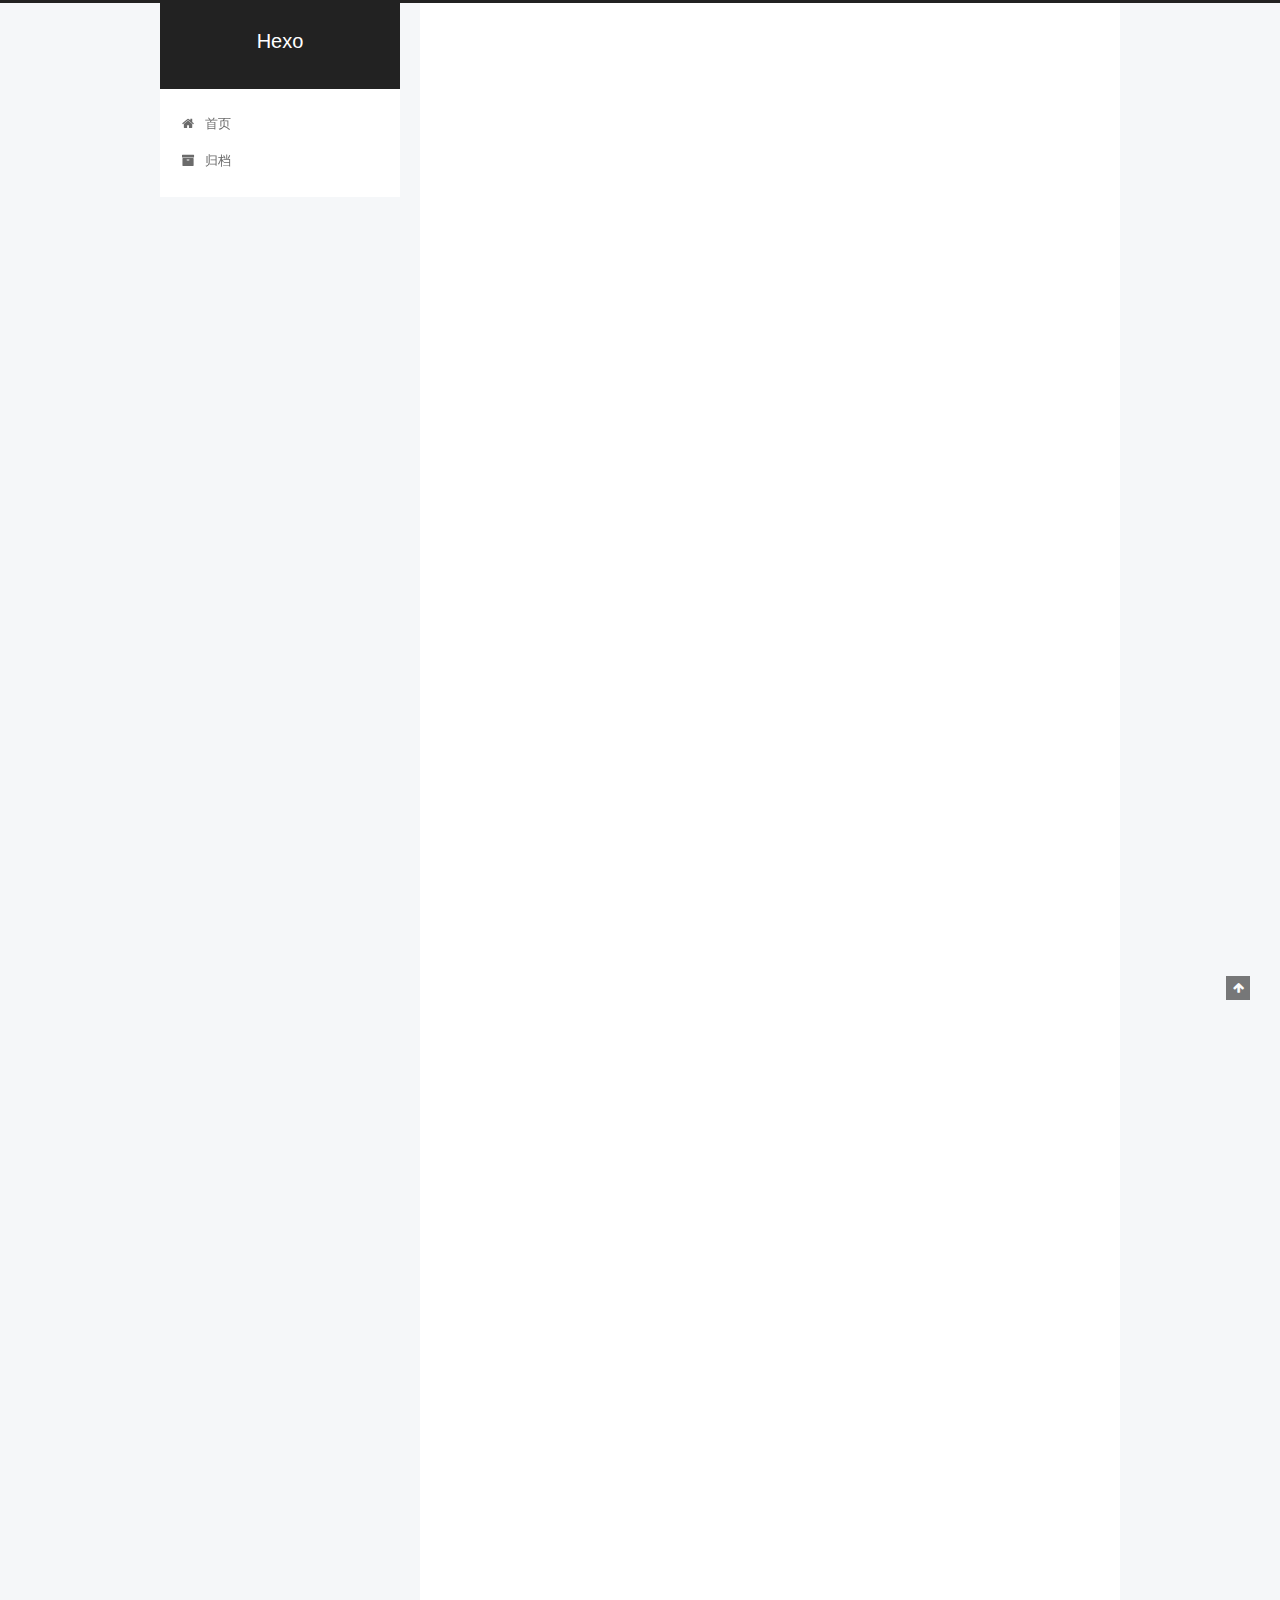
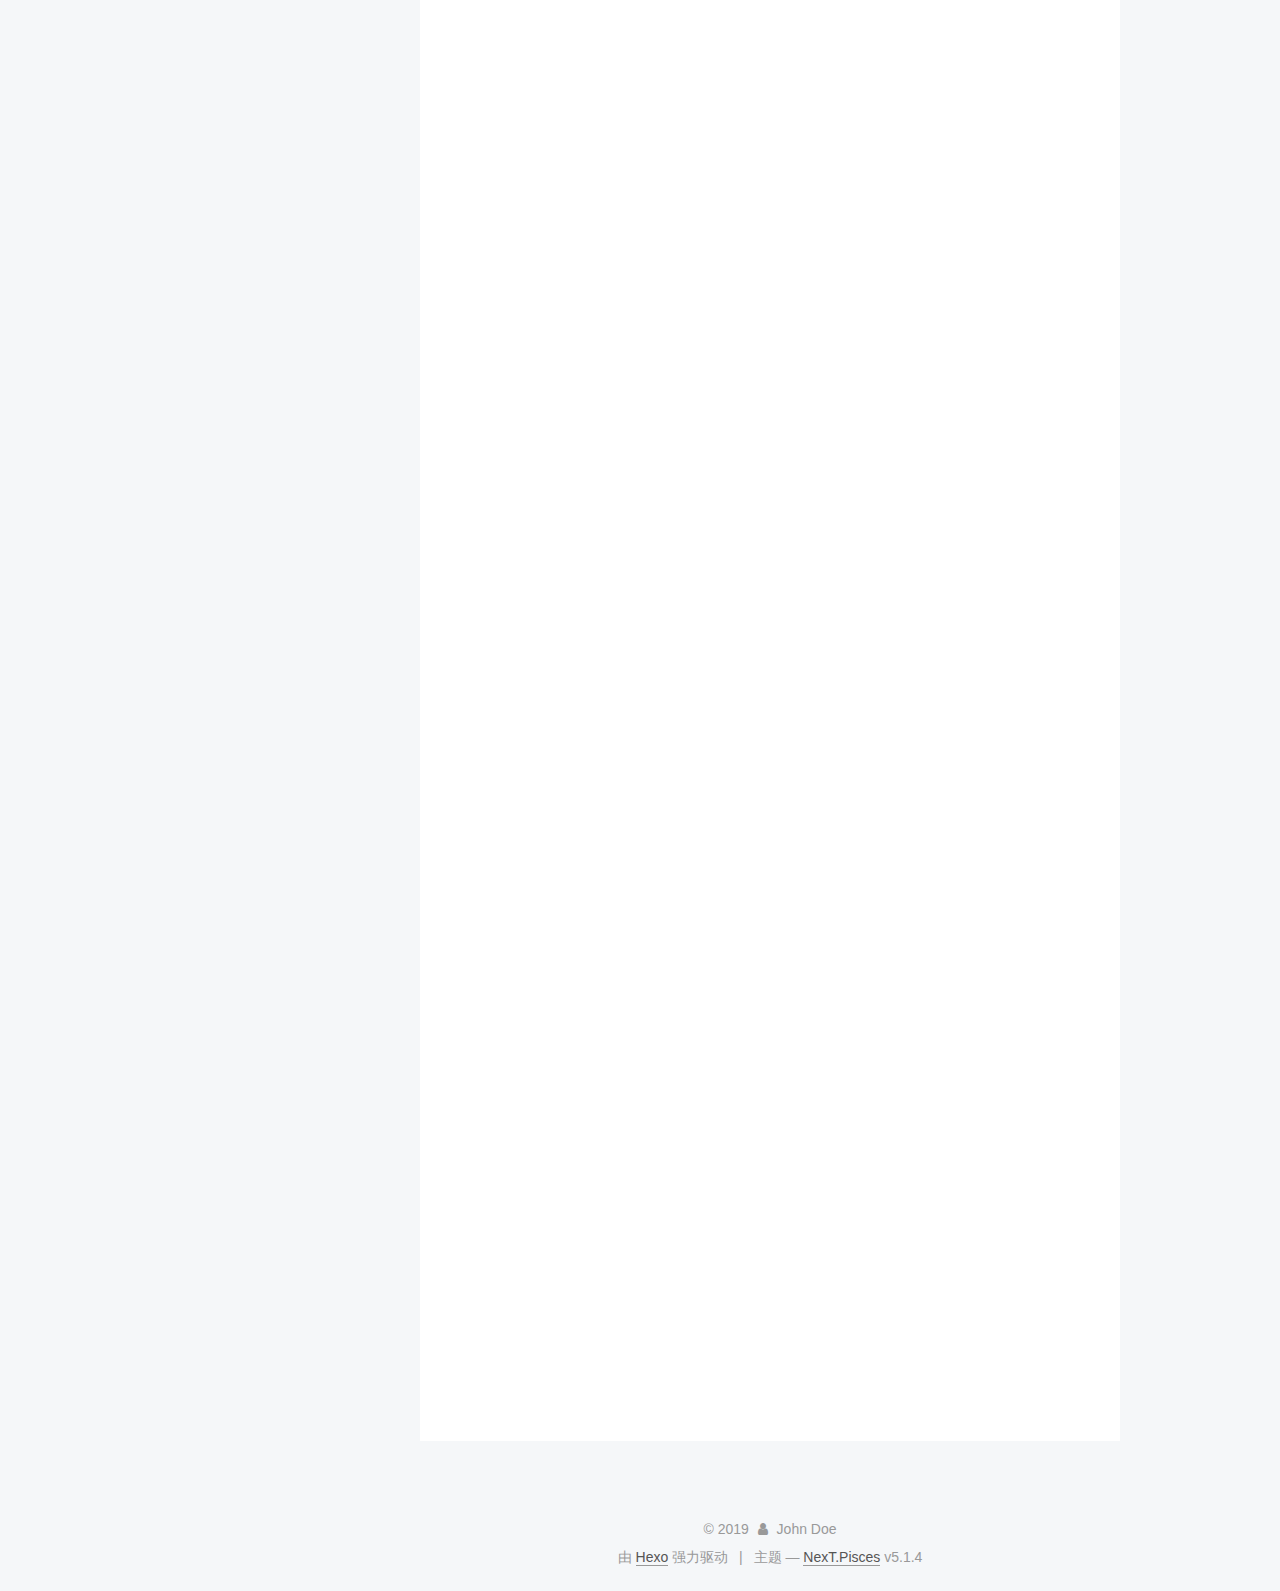
==== commit 8605f13e: "Site updated: 2019-04-14 13:45:33" ====
--- a/index.html
+++ b/index.html
@@ -1,82 +1,427 @@
 <!DOCTYPE html>
-<html>
+
+
+
+  
+
+
+<html class="theme-next pisces use-motion" lang="zh-Hans">
 <head><meta name="generator" content="Hexo 3.8.0">
-  <meta charset="utf-8">
-  
-
-  
-  <title>Hexo</title>
-  <meta name="viewport" content="width=device-width, initial-scale=1, maximum-scale=1">
-  <meta property="og:type" content="website">
+  <meta charset="UTF-8">
+<meta http-equiv="X-UA-Compatible" content="IE=edge">
+<meta name="viewport" content="width=device-width, initial-scale=1, maximum-scale=1">
+<meta name="theme-color" content="#222">
+
+
+
+
+
+
+
+
+
+<meta http-equiv="Cache-Control" content="no-transform">
+<meta http-equiv="Cache-Control" content="no-siteapp">
+
+
+
+
+
+
+
+
+
+
+
+
+
+
+
+
+  
+  
+  <link href="/lib/fancybox/source/jquery.fancybox.css?v=2.1.5" rel="stylesheet" type="text/css">
+
+
+
+
+
+
+
+<link href="/lib/font-awesome/css/font-awesome.min.css?v=4.6.2" rel="stylesheet" type="text/css">
+
+<link href="/css/main.css?v=5.1.4" rel="stylesheet" type="text/css">
+
+
+  <link rel="apple-touch-icon" sizes="180x180" href="/images/apple-touch-icon-next.png?v=5.1.4">
+
+
+  <link rel="icon" type="image/png" sizes="32x32" href="/images/favicon-32x32-next.png?v=5.1.4">
+
+
+  <link rel="icon" type="image/png" sizes="16x16" href="/images/favicon-16x16-next.png?v=5.1.4">
+
+
+  <link rel="mask-icon" href="/images/logo.svg?v=5.1.4" color="#222">
+
+
+
+
+
+  <meta name="keywords" content="Hexo, NexT">
+
+
+
+
+
+
+
+
+
+
+<meta property="og:type" content="website">
 <meta property="og:title" content="Hexo">
 <meta property="og:url" content="http://yoursite.com/index.html">
 <meta property="og:site_name" content="Hexo">
-<meta property="og:locale" content="default">
+<meta property="og:locale" content="zh-Hans">
 <meta name="twitter:card" content="summary">
 <meta name="twitter:title" content="Hexo">
-  
-    <link rel="alternate" href="/atom.xml" title="Hexo" type="application/atom+xml">
-  
-  
-    <link rel="icon" href="/favicon.png">
-  
-  
-    <link href="//fonts.googleapis.com/css?family=Source+Code+Pro" rel="stylesheet" type="text/css">
-  
-  <link rel="stylesheet" href="/css/style.css">
+
+
+
+<script type="text/javascript" id="hexo.configurations">
+  var NexT = window.NexT || {};
+  var CONFIG = {
+    root: '/',
+    scheme: 'Pisces',
+    version: '5.1.4',
+    sidebar: {"position":"left","display":"post","offset":12,"b2t":false,"scrollpercent":false,"onmobile":false},
+    fancybox: true,
+    tabs: true,
+    motion: {"enable":true,"async":false,"transition":{"post_block":"fadeIn","post_header":"slideDownIn","post_body":"slideDownIn","coll_header":"slideLeftIn","sidebar":"slideUpIn"}},
+    duoshuo: {
+      userId: '0',
+      author: '博主'
+    },
+    algolia: {
+      applicationID: '',
+      apiKey: '',
+      indexName: '',
+      hits: {"per_page":10},
+      labels: {"input_placeholder":"Search for Posts","hits_empty":"We didn't find any results for the search: ${query}","hits_stats":"${hits} results found in ${time} ms"}
+    }
+  };
+</script>
+
+
+
+  <link rel="canonical" href="http://yoursite.com/">
+
+
+
+
+
+  <title>Hexo</title>
+  
+
+
+
+
+
+
+
+
 </head>
-</html>
-<body>
-  <div id="container">
-    <div id="wrap">
-      <header id="header">
-  <div id="banner"></div>
-  <div id="header-outer" class="outer">
-    <div id="header-title" class="inner">
-      <h1 id="logo-wrap">
-        <a href="/" id="logo">Hexo</a>
-      </h1>
-      
+
+<body itemscope itemtype="http://schema.org/WebPage" lang="zh-Hans">
+
+  
+  
+    
+  
+
+  <div class="container sidebar-position-left 
+  page-home">
+    <div class="headband"></div>
+
+    <header id="header" class="header" itemscope itemtype="http://schema.org/WPHeader">
+      <div class="header-inner"><div class="site-brand-wrapper">
+  <div class="site-meta ">
+    
+
+    <div class="custom-logo-site-title">
+      <a href="/" class="brand" rel="start">
+        <span class="logo-line-before"><i></i></span>
+        <span class="site-title">Hexo</span>
+        <span class="logo-line-after"><i></i></span>
+      </a>
     </div>
-    <div id="header-inner" class="inner">
-      <nav id="main-nav">
-        <a id="main-nav-toggle" class="nav-icon"></a>
-        
-          <a class="main-nav-link" href="/">Home</a>
-        
-          <a class="main-nav-link" href="/archives">Archives</a>
-        
-      </nav>
-      <nav id="sub-nav">
-        
-          <a id="nav-rss-link" class="nav-icon" href="/atom.xml" title="RSS Feed"></a>
-        
-        <a id="nav-search-btn" class="nav-icon" title="Search"></a>
-      </nav>
-      <div id="search-form-wrap">
-        <form action="//google.com/search" method="get" accept-charset="UTF-8" class="search-form"><input type="search" name="q" class="search-form-input" placeholder="Search"><button type="submit" class="search-form-submit">&#xF002;</button><input type="hidden" name="sitesearch" value="http://yoursite.com"></form>
-      </div>
+      
+        <p class="site-subtitle"></p>
+      
+  </div>
+
+  <div class="site-nav-toggle">
+    <button>
+      <span class="btn-bar"></span>
+      <span class="btn-bar"></span>
+      <span class="btn-bar"></span>
+    </button>
+  </div>
+</div>
+
+<nav class="site-nav">
+  
+
+  
+    <ul id="menu" class="menu">
+      
+        
+        <li class="menu-item menu-item-home">
+          <a href="/" rel="section">
+            
+              <i class="menu-item-icon fa fa-fw fa-home"></i> <br>
+            
+            首页
+          </a>
+        </li>
+      
+        
+        <li class="menu-item menu-item-archives">
+          <a href="/archives/" rel="section">
+            
+              <i class="menu-item-icon fa fa-fw fa-archive"></i> <br>
+            
+            归档
+          </a>
+        </li>
+      
+
+      
+    </ul>
+  
+
+  
+</nav>
+
+
+
+ </div>
+    </header>
+
+    <main id="main" class="main">
+      <div class="main-inner">
+        <div class="content-wrap">
+          <div id="content" class="content">
+            
+  <section id="posts" class="posts-expand">
+    
+      
+
+  
+
+  
+  
+  
+
+  <article class="post post-type-normal" itemscope itemtype="http://schema.org/Article">
+  
+  
+  
+  <div class="post-block">
+    <link itemprop="mainEntityOfPage" href="http://yoursite.com/2019/04/14/zookeeper2/">
+
+    <span hidden itemprop="author" itemscope itemtype="http://schema.org/Person">
+      <meta itemprop="name" content="John Doe">
+      <meta itemprop="description" content>
+      <meta itemprop="image" content="/images/avatar.gif">
+    </span>
+
+    <span hidden itemprop="publisher" itemscope itemtype="http://schema.org/Organization">
+      <meta itemprop="name" content="Hexo">
+    </span>
+
+    
+      <header class="post-header">
+
+        
+        
+          <h1 class="post-title" itemprop="name headline">
+                
+                <a class="post-title-link" href="/2019/04/14/zookeeper2/" itemprop="url">zookeeper2</a></h1>
+        
+
+        <div class="post-meta">
+          <span class="post-time">
+            
+              <span class="post-meta-item-icon">
+                <i class="fa fa-calendar-o"></i>
+              </span>
+              
+                <span class="post-meta-item-text">发表于</span>
+              
+              <time title="创建于" itemprop="dateCreated datePublished" datetime="2019-04-14T13:39:15+08:00">
+                2019-04-14
+              </time>
+            
+
+            
+
+            
+          </span>
+
+          
+
+          
+            
+          
+
+          
+          
+
+          
+
+          
+
+          
+
+        </div>
+      </header>
+    
+
+    
+    
+    
+    <div class="post-body" itemprop="articleBody">
+
+      
+      
+
+      
+        
+          
+            
+          
+        
+      
     </div>
+    
+    
+    
+
+    
+
+    
+
+    
+
+    <footer class="post-footer">
+      
+
+      
+
+      
+
+      
+      
+        <div class="post-eof"></div>
+      
+    </footer>
   </div>
-</header>
-      <div class="outer">
-        <section id="main">
-  
-    <article id="post-zookeeper介绍" class="article article-type-post" itemscope itemprop="blogPost">
-  <div class="article-meta">
-    <a href="/2019/04/14/zookeeper介绍/" class="article-date">
-  <time datetime="2019-04-14T03:45:17.480Z" itemprop="datePublished">2019-04-14</time>
-</a>
-    
-  </div>
-  <div class="article-inner">
-    
-    
-    <div class="article-entry" itemprop="articleBody">
-      
-        <h3 id="zookeeper介绍"><a href="#zookeeper介绍" class="headerlink" title="zookeeper介绍"></a>zookeeper介绍</h3><p>Zookeeper是Apache Hadoop的一个子项目，主要是用来解决分布式应用中经常遇到的一些数据管理问题。</p>
+  
+  
+  
+  </article>
+
+
+    
+      
+
+  
+
+  
+  
+  
+
+  <article class="post post-type-normal" itemscope itemtype="http://schema.org/Article">
+  
+  
+  
+  <div class="post-block">
+    <link itemprop="mainEntityOfPage" href="http://yoursite.com/2019/04/14/zookeeper介绍/">
+
+    <span hidden itemprop="author" itemscope itemtype="http://schema.org/Person">
+      <meta itemprop="name" content="John Doe">
+      <meta itemprop="description" content>
+      <meta itemprop="image" content="/images/avatar.gif">
+    </span>
+
+    <span hidden itemprop="publisher" itemscope itemtype="http://schema.org/Organization">
+      <meta itemprop="name" content="Hexo">
+    </span>
+
+    
+      <header class="post-header">
+
+        
+        
+          <h1 class="post-title" itemprop="name headline">
+                
+                <a class="post-title-link" href="/2019/04/14/zookeeper介绍/" itemprop="url">未命名</a></h1>
+        
+
+        <div class="post-meta">
+          <span class="post-time">
+            
+              <span class="post-meta-item-icon">
+                <i class="fa fa-calendar-o"></i>
+              </span>
+              
+                <span class="post-meta-item-text">发表于</span>
+              
+              <time title="创建于" itemprop="dateCreated datePublished" datetime="2019-04-14T11:45:17+08:00">
+                2019-04-14
+              </time>
+            
+
+            
+
+            
+          </span>
+
+          
+
+          
+            
+          
+
+          
+          
+
+          
+
+          
+
+          
+
+        </div>
+      </header>
+    
+
+    
+    
+    
+    <div class="post-body" itemprop="articleBody">
+
+      
+      
+
+      
+        
+          
+            <h3 id="zookeeper介绍"><a href="#zookeeper介绍" class="headerlink" title="zookeeper介绍"></a>zookeeper介绍</h3><p>Zookeeper是Apache Hadoop的一个子项目，主要是用来解决分布式应用中经常遇到的一些数据管理问题。</p>
 <p>下图中列举了一些可能会遇到的场景。</p>
-<p><img src="/2019/04/14/zookeeper介绍/C:/Users\lisd\Desktop\博客\20170221224856838.png" alt></p>
+<p><img src="/2019/04/14/zookeeper介绍/E:/compassblog\source\_posts\zookeeper介绍\20170221224856838.png" alt></p>
 <h4 id="特点"><a href="#特点" class="headerlink" title="特点"></a>特点</h4><p>Zookeeper可以保证如下的分布式特性：</p>
 <ul>
 <li>顺序一致性</li>
@@ -89,7 +434,7 @@
 <li style="list-style: none"><input type="checkbox"> <strong><em>目标一 简单的数据模型</em></strong></li>
 </ul>
 <p>Zookeeper使得分布式程序能够通过一个共享的、树形结构的名字空间来进行相互协调。组成这个树形结构的数据节点被称作ZNode，它们之间的层级关系就像文件系统的目录结构一样。 </p>
-<p><img src="/2019/04/14/zookeeper介绍/C:/Users\lisd\Desktop\博客\20170222075611698.jpg" alt="20170222075611698"></p>
+<p><img src="/2019/04/14/zookeeper介绍/E:/compassblog\source\_posts\zookeeper介绍\20170222075611698.jpg" alt="20170222075611698"></p>
 <ul>
 <li style="list-style: none"><input type="checkbox"> <strong><em>目标二 可以构建集群</em></strong></li>
 </ul>
@@ -101,116 +446,365 @@
 </li>
 </ul>
 <p>Zookeerper将所有的数据存储在内存中，并直接服务于客户端的所有非事务请求，因此在读操作的应用上优势更为明显，可以在千台服务器组成的读写比例大约为10:1的分布系统上表现优异。</p>
-<p><img src="/2019/04/14/zookeeper介绍/C:/Users\lisd\Desktop\博客\zkperfRW-3.2.jpg" alt></p>
-
+<p><img src="/2019/04/14/zookeeper介绍/E:/compassblog\source\_posts\zookeeper介绍\zkperfRW-3.2.jpg" alt></p>
+
+          
+        
       
     </div>
-    <footer class="article-footer">
-      <a data-url="http://yoursite.com/2019/04/14/zookeeper介绍/" data-id="cjuggw8wz00010wiffegqqbgv" class="article-share-link">Share</a>
-      
+    
+    
+    
+
+    
+
+    
+
+    
+
+    <footer class="post-footer">
+      
+
+      
+
+      
+
+      
+      
+        <div class="post-eof"></div>
       
     </footer>
   </div>
   
-</article>
-
-
-  
-    <article id="post-zookeeper1" class="article article-type-post" itemscope itemprop="blogPost">
-  <div class="article-meta">
-    <a href="/2019/04/14/zookeeper1/" class="article-date">
-  <time datetime="2019-04-14T03:35:11.000Z" itemprop="datePublished">2019-04-14</time>
-</a>
-    
-  </div>
-  <div class="article-inner">
-    
-    
-      <header class="article-header">
-        
-  
-    <h1 itemprop="name">
-      <a class="article-title" href="/2019/04/14/zookeeper1/">zookeeper1</a>
-    </h1>
-  
-
+  
+  
+  </article>
+
+
+    
+      
+
+  
+
+  
+  
+  
+
+  <article class="post post-type-normal" itemscope itemtype="http://schema.org/Article">
+  
+  
+  
+  <div class="post-block">
+    <link itemprop="mainEntityOfPage" href="http://yoursite.com/2019/04/14/zookeeper1/">
+
+    <span hidden itemprop="author" itemscope itemtype="http://schema.org/Person">
+      <meta itemprop="name" content="John Doe">
+      <meta itemprop="description" content>
+      <meta itemprop="image" content="/images/avatar.gif">
+    </span>
+
+    <span hidden itemprop="publisher" itemscope itemtype="http://schema.org/Organization">
+      <meta itemprop="name" content="Hexo">
+    </span>
+
+    
+      <header class="post-header">
+
+        
+        
+          <h1 class="post-title" itemprop="name headline">
+                
+                <a class="post-title-link" href="/2019/04/14/zookeeper1/" itemprop="url">zookeeper1</a></h1>
+        
+
+        <div class="post-meta">
+          <span class="post-time">
+            
+              <span class="post-meta-item-icon">
+                <i class="fa fa-calendar-o"></i>
+              </span>
+              
+                <span class="post-meta-item-text">发表于</span>
+              
+              <time title="创建于" itemprop="dateCreated datePublished" datetime="2019-04-14T11:35:11+08:00">
+                2019-04-14
+              </time>
+            
+
+            
+
+            
+          </span>
+
+          
+
+          
+            
+          
+
+          
+          
+
+          
+
+          
+
+          
+
+        </div>
       </header>
     
-    <div class="article-entry" itemprop="articleBody">
-      
+
+    
+    
+    
+    <div class="post-body" itemprop="articleBody">
+
+      
+      
+
+      
+        
+          
+            
+          
         
       
     </div>
-    <footer class="article-footer">
-      <a data-url="http://yoursite.com/2019/04/14/zookeeper1/" data-id="cjuggw8x300020wif58lnalwx" class="article-share-link">Share</a>
-      
+    
+    
+    
+
+    
+
+    
+
+    
+
+    <footer class="post-footer">
+      
+
+      
+
+      
+
+      
+      
+        <div class="post-eof"></div>
       
     </footer>
   </div>
   
-</article>
-
-
-  
-    <article id="post-你好，Hexo" class="article article-type-post" itemscope itemprop="blogPost">
-  <div class="article-meta">
-    <a href="/2019/04/13/你好，Hexo/" class="article-date">
-  <time datetime="2019-04-13T15:11:53.000Z" itemprop="datePublished">2019-04-13</time>
-</a>
-    
-  </div>
-  <div class="article-inner">
-    
-    
-      <header class="article-header">
-        
-  
-    <h1 itemprop="name">
-      <a class="article-title" href="/2019/04/13/你好，Hexo/">你好，Hexo</a>
-    </h1>
-  
-
+  
+  
+  </article>
+
+
+    
+      
+
+  
+
+  
+  
+  
+
+  <article class="post post-type-normal" itemscope itemtype="http://schema.org/Article">
+  
+  
+  
+  <div class="post-block">
+    <link itemprop="mainEntityOfPage" href="http://yoursite.com/2019/04/13/你好，Hexo/">
+
+    <span hidden itemprop="author" itemscope itemtype="http://schema.org/Person">
+      <meta itemprop="name" content="John Doe">
+      <meta itemprop="description" content>
+      <meta itemprop="image" content="/images/avatar.gif">
+    </span>
+
+    <span hidden itemprop="publisher" itemscope itemtype="http://schema.org/Organization">
+      <meta itemprop="name" content="Hexo">
+    </span>
+
+    
+      <header class="post-header">
+
+        
+        
+          <h1 class="post-title" itemprop="name headline">
+                
+                <a class="post-title-link" href="/2019/04/13/你好，Hexo/" itemprop="url">你好，Hexo</a></h1>
+        
+
+        <div class="post-meta">
+          <span class="post-time">
+            
+              <span class="post-meta-item-icon">
+                <i class="fa fa-calendar-o"></i>
+              </span>
+              
+                <span class="post-meta-item-text">发表于</span>
+              
+              <time title="创建于" itemprop="dateCreated datePublished" datetime="2019-04-13T23:11:53+08:00">
+                2019-04-13
+              </time>
+            
+
+            
+
+            
+          </span>
+
+          
+
+          
+            
+          
+
+          
+          
+
+          
+
+          
+
+          
+
+        </div>
       </header>
     
-    <div class="article-entry" itemprop="articleBody">
-      
+
+    
+    
+    
+    <div class="post-body" itemprop="articleBody">
+
+      
+      
+
+      
+        
+          
+            
+          
         
       
     </div>
-    <footer class="article-footer">
-      <a data-url="http://yoursite.com/2019/04/13/你好，Hexo/" data-id="cjuggw8x500030wifg5brk0rb" class="article-share-link">Share</a>
-      
+    
+    
+    
+
+    
+
+    
+
+    
+
+    <footer class="post-footer">
+      
+
+      
+
+      
+
+      
+      
+        <div class="post-eof"></div>
       
     </footer>
   </div>
   
-</article>
-
-
-  
-    <article id="post-hello-world" class="article article-type-post" itemscope itemprop="blogPost">
-  <div class="article-meta">
-    <a href="/2019/04/13/hello-world/" class="article-date">
-  <time datetime="2019-04-13T14:45:39.539Z" itemprop="datePublished">2019-04-13</time>
-</a>
-    
-  </div>
-  <div class="article-inner">
-    
-    
-      <header class="article-header">
-        
-  
-    <h1 itemprop="name">
-      <a class="article-title" href="/2019/04/13/hello-world/">Hello World</a>
-    </h1>
-  
-
+  
+  
+  </article>
+
+
+    
+      
+
+  
+
+  
+  
+  
+
+  <article class="post post-type-normal" itemscope itemtype="http://schema.org/Article">
+  
+  
+  
+  <div class="post-block">
+    <link itemprop="mainEntityOfPage" href="http://yoursite.com/2019/04/13/hello-world/">
+
+    <span hidden itemprop="author" itemscope itemtype="http://schema.org/Person">
+      <meta itemprop="name" content="John Doe">
+      <meta itemprop="description" content>
+      <meta itemprop="image" content="/images/avatar.gif">
+    </span>
+
+    <span hidden itemprop="publisher" itemscope itemtype="http://schema.org/Organization">
+      <meta itemprop="name" content="Hexo">
+    </span>
+
+    
+      <header class="post-header">
+
+        
+        
+          <h1 class="post-title" itemprop="name headline">
+                
+                <a class="post-title-link" href="/2019/04/13/hello-world/" itemprop="url">Hello World</a></h1>
+        
+
+        <div class="post-meta">
+          <span class="post-time">
+            
+              <span class="post-meta-item-icon">
+                <i class="fa fa-calendar-o"></i>
+              </span>
+              
+                <span class="post-meta-item-text">发表于</span>
+              
+              <time title="创建于" itemprop="dateCreated datePublished" datetime="2019-04-13T22:45:39+08:00">
+                2019-04-13
+              </time>
+            
+
+            
+
+            
+          </span>
+
+          
+
+          
+            
+          
+
+          
+          
+
+          
+
+          
+
+          
+
+        </div>
       </header>
     
-    <div class="article-entry" itemprop="articleBody">
-      
-        <p>Welcome to <a href="https://hexo.io/" target="_blank" rel="noopener">Hexo</a>! This is your very first post. Check <a href="https://hexo.io/docs/" target="_blank" rel="noopener">documentation</a> for more info. If you get any problems when using Hexo, you can find the answer in <a href="https://hexo.io/docs/troubleshooting.html" target="_blank" rel="noopener">troubleshooting</a> or you can ask me on <a href="https://github.com/hexojs/hexo/issues" target="_blank" rel="noopener">GitHub</a>.</p>
+
+    
+    
+    
+    <div class="post-body" itemprop="articleBody">
+
+      
+      
+
+      
+        
+          
+            <p>Welcome to <a href="https://hexo.io/" target="_blank" rel="noopener">Hexo</a>! This is your very first post. Check <a href="https://hexo.io/docs/" target="_blank" rel="noopener">documentation</a> for more info. If you get any problems when using Hexo, you can find the answer in <a href="https://hexo.io/docs/troubleshooting.html" target="_blank" rel="noopener">troubleshooting</a> or you can ask me on <a href="https://github.com/hexojs/hexo/issues" target="_blank" rel="noopener">GitHub</a>.</p>
 <h2 id="Quick-Start"><a href="#Quick-Start" class="headerlink" title="Quick Start"></a>Quick Start</h2><h3 id="Create-a-new-post"><a href="#Create-a-new-post" class="headerlink" title="Create a new post"></a>Create a new post</h3><figure class="highlight bash"><table><tr><td class="gutter"><pre><span class="line">1</span><br></pre></td><td class="code"><pre><span class="line">$ hexo new <span class="string">"My New Post"</span></span><br></pre></td></tr></table></figure>
 <p>More info: <a href="https://hexo.io/docs/writing.html" target="_blank" rel="noopener">Writing</a></p>
 <h3 id="Run-server"><a href="#Run-server" class="headerlink" title="Run server"></a>Run server</h3><figure class="highlight bash"><table><tr><td class="gutter"><pre><span class="line">1</span><br></pre></td><td class="code"><pre><span class="line">$ hexo server</span><br></pre></td></tr></table></figure>
@@ -220,103 +814,314 @@
 <h3 id="Deploy-to-remote-sites"><a href="#Deploy-to-remote-sites" class="headerlink" title="Deploy to remote sites"></a>Deploy to remote sites</h3><figure class="highlight bash"><table><tr><td class="gutter"><pre><span class="line">1</span><br></pre></td><td class="code"><pre><span class="line">$ hexo deploy</span><br></pre></td></tr></table></figure>
 <p>More info: <a href="https://hexo.io/docs/deployment.html" target="_blank" rel="noopener">Deployment</a></p>
 
+          
+        
       
     </div>
-    <footer class="article-footer">
-      <a data-url="http://yoursite.com/2019/04/13/hello-world/" data-id="cjuggw8wr00000wif8eowg84q" class="article-share-link">Share</a>
-      
+    
+    
+    
+
+    
+
+    
+
+    
+
+    <footer class="post-footer">
+      
+
+      
+
+      
+
+      
+      
+        <div class="post-eof"></div>
       
     </footer>
   </div>
   
-</article>
-
-
-  
-
-
-</section>
-        
-          <aside id="sidebar">
-  
-    
-
-  
-    
-
-  
-    
-  
-    
-  <div class="widget-wrap">
-    <h3 class="widget-title">Archives</h3>
-    <div class="widget">
-      <ul class="archive-list"><li class="archive-list-item"><a class="archive-list-link" href="/archives/2019/04/">April 2019</a></li></ul>
+  
+  
+  </article>
+
+
+    
+  </section>
+
+  
+
+
+          </div>
+          
+
+
+          
+
+        </div>
+        
+          
+  
+  <div class="sidebar-toggle">
+    <div class="sidebar-toggle-line-wrap">
+      <span class="sidebar-toggle-line sidebar-toggle-line-first"></span>
+      <span class="sidebar-toggle-line sidebar-toggle-line-middle"></span>
+      <span class="sidebar-toggle-line sidebar-toggle-line-last"></span>
     </div>
   </div>
 
-
-  
-    
-  <div class="widget-wrap">
-    <h3 class="widget-title">Recent Posts</h3>
-    <div class="widget">
-      <ul>
-        
-          <li>
-            <a href="/2019/04/14/zookeeper介绍/">(no title)</a>
-          </li>
-        
-          <li>
-            <a href="/2019/04/14/zookeeper1/">zookeeper1</a>
-          </li>
-        
-          <li>
-            <a href="/2019/04/13/你好，Hexo/">你好，Hexo</a>
-          </li>
-        
-          <li>
-            <a href="/2019/04/13/hello-world/">Hello World</a>
-          </li>
-        
-      </ul>
+  <aside id="sidebar" class="sidebar">
+    
+    <div class="sidebar-inner">
+
+      
+
+      
+
+      <section class="site-overview-wrap sidebar-panel sidebar-panel-active">
+        <div class="site-overview">
+          <div class="site-author motion-element" itemprop="author" itemscope itemtype="http://schema.org/Person">
+            
+              <p class="site-author-name" itemprop="name">John Doe</p>
+              <p class="site-description motion-element" itemprop="description"></p>
+          </div>
+
+          <nav class="site-state motion-element">
+
+            
+              <div class="site-state-item site-state-posts">
+              
+                <a href="/archives/">
+              
+                  <span class="site-state-item-count">5</span>
+                  <span class="site-state-item-name">日志</span>
+                </a>
+              </div>
+            
+
+            
+
+            
+
+          </nav>
+
+          
+
+          
+
+          
+          
+
+          
+          
+
+          
+
+        </div>
+      </section>
+
+      
+
+      
+
     </div>
+  </aside>
+
+
+        
+      </div>
+    </main>
+
+    <footer id="footer" class="footer">
+      <div class="footer-inner">
+        <div class="copyright">&copy; <span itemprop="copyrightYear">2019</span>
+  <span class="with-love">
+    <i class="fa fa-user"></i>
+  </span>
+  <span class="author" itemprop="copyrightHolder">John Doe</span>
+
+  
+</div>
+
+
+  <div class="powered-by">由 <a class="theme-link" target="_blank" href="https://hexo.io">Hexo</a> 强力驱动</div>
+
+
+
+  <span class="post-meta-divider">|</span>
+
+
+
+  <div class="theme-info">主题 &mdash; <a class="theme-link" target="_blank" href="https://github.com/iissnan/hexo-theme-next">NexT.Pisces</a> v5.1.4</div>
+
+
+
+
+        
+
+
+
+
+
+
+
+        
+      </div>
+    </footer>
+
+    
+      <div class="back-to-top">
+        <i class="fa fa-arrow-up"></i>
+        
+      </div>
+    
+
+    
+
   </div>
 
   
-</aside>
-        
-      </div>
-      <footer id="footer">
-  
-  <div class="outer">
-    <div id="footer-info" class="inner">
-      &copy; 2019 John Doe<br>
-      Powered by <a href="http://hexo.io/" target="_blank">Hexo</a>
-    </div>
-  </div>
-</footer>
-    </div>
-    <nav id="mobile-nav">
-  
-    <a href="/" class="mobile-nav-link">Home</a>
-  
-    <a href="/archives" class="mobile-nav-link">Archives</a>
-  
-</nav>
-    
-
-<script src="//ajax.googleapis.com/ajax/libs/jquery/2.0.3/jquery.min.js"></script>
-
-
-  <link rel="stylesheet" href="/fancybox/jquery.fancybox.css">
-  <script src="/fancybox/jquery.fancybox.pack.js"></script>
-
-
-<script src="/js/script.js"></script>
-
-
-
-  </div>
+
+<script type="text/javascript">
+  if (Object.prototype.toString.call(window.Promise) !== '[object Function]') {
+    window.Promise = null;
+  }
+</script>
+
+
+
+
+
+
+
+
+
+  
+
+
+
+
+
+
+
+
+
+
+
+
+  
+  
+    <script type="text/javascript" src="/lib/jquery/index.js?v=2.1.3"></script>
+  
+
+  
+  
+    <script type="text/javascript" src="/lib/fastclick/lib/fastclick.min.js?v=1.0.6"></script>
+  
+
+  
+  
+    <script type="text/javascript" src="/lib/jquery_lazyload/jquery.lazyload.js?v=1.9.7"></script>
+  
+
+  
+  
+    <script type="text/javascript" src="/lib/velocity/velocity.min.js?v=1.2.1"></script>
+  
+
+  
+  
+    <script type="text/javascript" src="/lib/velocity/velocity.ui.min.js?v=1.2.1"></script>
+  
+
+  
+  
+    <script type="text/javascript" src="/lib/fancybox/source/jquery.fancybox.pack.js?v=2.1.5"></script>
+  
+
+
+  
+
+
+  <script type="text/javascript" src="/js/src/utils.js?v=5.1.4"></script>
+
+  <script type="text/javascript" src="/js/src/motion.js?v=5.1.4"></script>
+
+
+
+  
+  
+
+
+  <script type="text/javascript" src="/js/src/affix.js?v=5.1.4"></script>
+
+  <script type="text/javascript" src="/js/src/schemes/pisces.js?v=5.1.4"></script>
+
+
+
+  
+
+  
+
+
+  <script type="text/javascript" src="/js/src/bootstrap.js?v=5.1.4"></script>
+
+
+
+  
+
+
+  
+
+
+
+
+	
+
+
+
+
+
+  
+
+
+
+
+
+  
+
+
+
+
+
+
+
+
+
+
+
+
+  
+
+
+
+
+
+  
+
+  
+
+  
+
+  
+  
+
+  
+
+  
+
+  
+
 </body>
-</html>+</html>
--- a/css/main.css
+++ b/css/main.css
@@ -0,0 +1,2993 @@
+/* normalize.css v3.0.2 | MIT License | git.io/normalize */
+html {
+  font-family: sans-serif; /* 1 */
+  -ms-text-size-adjust: 100%; /* 2 */
+  -webkit-text-size-adjust: 100%; /* 2 */
+}
+body {
+  margin: 0;
+}
+article,
+aside,
+details,
+figcaption,
+figure,
+footer,
+header,
+hgroup,
+main,
+menu,
+nav,
+section,
+summary {
+  display: block;
+}
+audio,
+canvas,
+progress,
+video {
+  display: inline-block; /* 1 */
+  vertical-align: baseline; /* 2 */
+}
+audio:not([controls]) {
+  display: none;
+  height: 0;
+}
+[hidden],
+template {
+  display: none;
+}
+a {
+  background-color: transparent;
+}
+a:active,
+a:hover {
+  outline: 0;
+}
+abbr[title] {
+  border-bottom: 1px dotted;
+}
+b,
+strong {
+  font-weight: bold;
+}
+dfn {
+  font-style: italic;
+}
+h1 {
+  font-size: 2em;
+  margin: 0.67em 0;
+}
+mark {
+  background: #ff0;
+  color: #000;
+}
+small {
+  font-size: 80%;
+}
+sub,
+sup {
+  font-size: 75%;
+  line-height: 0;
+  position: relative;
+  vertical-align: baseline;
+}
+sup {
+  top: -0.5em;
+}
+sub {
+  bottom: -0.25em;
+}
+img {
+  border: 0;
+}
+svg:not(:root) {
+  overflow: hidden;
+}
+figure {
+  margin: 1em 40px;
+}
+hr {
+  -moz-box-sizing: content-box;
+  box-sizing: content-box;
+  height: 0;
+}
+pre {
+  overflow: auto;
+}
+code,
+kbd,
+pre,
+samp {
+  font-family: monospace, monospace;
+  font-size: 1em;
+}
+button,
+input,
+optgroup,
+select,
+textarea {
+  color: inherit; /* 1 */
+  font: inherit; /* 2 */
+  margin: 0; /* 3 */
+}
+button {
+  overflow: visible;
+}
+button,
+select {
+  text-transform: none;
+}
+button,
+html input[type="button"],
+input[type="reset"],
+input[type="submit"] {
+  -webkit-appearance: button; /* 2 */
+  cursor: pointer; /* 3 */
+}
+button[disabled],
+html input[disabled] {
+  cursor: default;
+}
+button::-moz-focus-inner,
+input::-moz-focus-inner {
+  border: 0;
+  padding: 0;
+}
+input {
+  line-height: normal;
+}
+input[type="checkbox"],
+input[type="radio"] {
+  box-sizing: border-box; /* 1 */
+  padding: 0; /* 2 */
+}
+input[type="number"]::-webkit-inner-spin-button,
+input[type="number"]::-webkit-outer-spin-button {
+  height: auto;
+}
+input[type="search"] {
+  -webkit-appearance: textfield; /* 1 */
+  -moz-box-sizing: content-box;
+  -webkit-box-sizing: content-box; /* 2 */
+  box-sizing: content-box;
+}
+input[type="search"]::-webkit-search-cancel-button,
+input[type="search"]::-webkit-search-decoration {
+  -webkit-appearance: none;
+}
+fieldset {
+  border: 1px solid #c0c0c0;
+  margin: 0 2px;
+  padding: 0.35em 0.625em 0.75em;
+}
+legend {
+  border: 0; /* 1 */
+  padding: 0; /* 2 */
+}
+textarea {
+  overflow: auto;
+}
+optgroup {
+  font-weight: bold;
+}
+table {
+  border-collapse: collapse;
+  border-spacing: 0;
+}
+td,
+th {
+  padding: 0;
+}
+::selection {
+  background: #262a30;
+  color: #fff;
+}
+body {
+  position: relative;
+  font-family: 'Lato', "PingFang SC", "Microsoft YaHei", sans-serif;
+  font-size: 14px;
+  line-height: 2;
+  color: #555;
+  background: #f5f7f9;
+}
+@media (max-width: 767px) {
+  body {
+    padding-right: 0 !important;
+  }
+}
+@media (min-width: 768px) and (max-width: 991px) {
+  body {
+    padding-right: 0 !important;
+  }
+}
+@media (min-width: 1600px) {
+  body {
+    font-size: 16px;
+  }
+}
+h1,
+h2,
+h3,
+h4,
+h5,
+h6 {
+  margin: 0;
+  padding: 0;
+  font-weight: bold;
+  line-height: 1.5;
+  font-family: 'Lato', "PingFang SC", "Microsoft YaHei", sans-serif;
+}
+h2,
+h3,
+h4,
+h5,
+h6 {
+  margin: 20px 0 15px;
+}
+h1 {
+  font-size: 22px;
+}
+@media (max-width: 767px) {
+  h1 {
+    font-size: 18px;
+  }
+}
+h2 {
+  font-size: 20px;
+}
+@media (max-width: 767px) {
+  h2 {
+    font-size: 16px;
+  }
+}
+h3 {
+  font-size: 18px;
+}
+@media (max-width: 767px) {
+  h3 {
+    font-size: 14px;
+  }
+}
+h4 {
+  font-size: 16px;
+}
+@media (max-width: 767px) {
+  h4 {
+    font-size: 12px;
+  }
+}
+h5 {
+  font-size: 14px;
+}
+@media (max-width: 767px) {
+  h5 {
+    font-size: 10px;
+  }
+}
+h6 {
+  font-size: 12px;
+}
+@media (max-width: 767px) {
+  h6 {
+    font-size: 8px;
+  }
+}
+p {
+  margin: 0 0 20px 0;
+}
+a {
+  color: #555;
+  text-decoration: none;
+  outline: none;
+  border-bottom: 1px solid #999;
+  word-wrap: break-word;
+}
+a:hover {
+  color: #222;
+  border-bottom-color: #222;
+}
+blockquote {
+  margin: 0;
+  padding: 0;
+}
+img {
+  display: block;
+  margin: auto;
+  max-width: 100%;
+  height: auto;
+}
+hr {
+  margin: 40px 0;
+  height: 3px;
+  border: none;
+  background-color: #ddd;
+  background-image: repeating-linear-gradient(-45deg, #fff, #fff 4px, transparent 4px, transparent 8px);
+}
+blockquote {
+  padding: 0 15px;
+  color: #666;
+  border-left: 4px solid #ddd;
+}
+blockquote cite::before {
+  content: "-";
+  padding: 0 5px;
+}
+dt {
+  font-weight: 700;
+}
+dd {
+  margin: 0;
+  padding: 0;
+}
+kbd {
+  border: 1px solid #ccc;
+  border-radius: 0.2em;
+  box-shadow: 0.1em 0.1em 0.2em rgba(0,0,0,0.1);
+  background-color: #f9f9f9;
+  font-family: inherit;
+  background-image: -webkit-linear-gradient(top, #eee, #fff, #eee);
+  padding: 0.1em 0.3em;
+  white-space: nowrap;
+}
+.text-left {
+  text-align: left;
+}
+.text-center {
+  text-align: center;
+}
+.text-right {
+  text-align: right;
+}
+.text-justify {
+  text-align: justify;
+}
+.text-nowrap {
+  white-space: nowrap;
+}
+.text-lowercase {
+  text-transform: lowercase;
+}
+.text-uppercase {
+  text-transform: uppercase;
+}
+.text-capitalize {
+  text-transform: capitalize;
+}
+.center-block {
+  display: block;
+  margin-left: auto;
+  margin-right: auto;
+}
+.clearfix:before,
+.clearfix:after {
+  content: " ";
+  display: table;
+}
+.clearfix:after {
+  clear: both;
+}
+.pullquote {
+  width: 45%;
+}
+.pullquote.left {
+  float: left;
+  margin-left: 5px;
+  margin-right: 10px;
+}
+.pullquote.right {
+  float: right;
+  margin-left: 10px;
+  margin-right: 5px;
+}
+.affix.affix.affix {
+  position: fixed;
+}
+.translation {
+  margin-top: -20px;
+  font-size: 14px;
+  color: #999;
+}
+.scrollbar-measure {
+  width: 100px;
+  height: 100px;
+  overflow: scroll;
+  position: absolute;
+  top: -9999px;
+}
+.use-motion .motion-element {
+  opacity: 0;
+}
+table {
+  margin: 20px 0;
+  width: 100%;
+  border-collapse: collapse;
+  border-spacing: 0;
+  border: 1px solid #ddd;
+  font-size: 14px;
+  table-layout: fixed;
+  word-wrap: break-all;
+}
+table>tbody>tr:nth-of-type(odd) {
+  background-color: #f9f9f9;
+}
+table>tbody>tr:hover {
+  background-color: #f5f5f5;
+}
+caption,
+th,
+td {
+  padding: 8px;
+  text-align: left;
+  vertical-align: middle;
+  font-weight: normal;
+}
+th,
+td {
+  border-bottom: 3px solid #ddd;
+  border-right: 1px solid #eee;
+}
+th {
+  padding-bottom: 10px;
+  font-weight: 700;
+}
+td {
+  border-bottom-width: 1px;
+}
+html,
+body {
+  height: 100%;
+}
+.container {
+  position: relative;
+  min-height: 100%;
+}
+.header-inner {
+  margin: 0 auto;
+  padding: 100px 0 70px;
+  width: 700px;
+}
+@media (min-width: 1600px) {
+  .container .header-inner {
+    width: 900px;
+  }
+}
+.main {
+  padding-bottom: 150px;
+}
+.main-inner {
+  margin: 0 auto;
+  width: 700px;
+}
+@media (min-width: 1600px) {
+  .container .main-inner {
+    width: 900px;
+  }
+}
+.footer {
+  position: absolute;
+  left: 0;
+  bottom: 0;
+  width: 100%;
+  min-height: 50px;
+}
+.footer-inner {
+  box-sizing: border-box;
+  margin: 20px auto;
+  width: 700px;
+}
+@media (min-width: 1600px) {
+  .container .footer-inner {
+    width: 900px;
+  }
+}
+pre,
+.highlight {
+  overflow: auto;
+  margin: 20px 0;
+  padding: 0;
+  font-size: 13px;
+  color: #4d4d4c;
+  background: #f7f7f7;
+  line-height: 1.6;
+}
+pre,
+code {
+  font-family: consolas, Menlo, "PingFang SC", "Microsoft YaHei", monospace;
+}
+code {
+  padding: 2px 4px;
+  word-wrap: break-word;
+  color: #555;
+  background: #eee;
+  border-radius: 3px;
+  font-size: 13px;
+}
+pre {
+  padding: 10px;
+}
+pre code {
+  padding: 0;
+  color: #4d4d4c;
+  background: none;
+  text-shadow: none;
+}
+.highlight {
+  border-radius: 1px;
+}
+.highlight pre {
+  border: none;
+  margin: 0;
+  padding: 10px 0;
+}
+.highlight table {
+  margin: 0;
+  width: auto;
+  border: none;
+}
+.highlight td {
+  border: none;
+  padding: 0;
+}
+.highlight figcaption {
+  font-size: 1em;
+  color: #4d4d4c;
+  line-height: 1em;
+  margin-bottom: 1em;
+}
+.highlight figcaption:before,
+.highlight figcaption:after {
+  content: " ";
+  display: table;
+}
+.highlight figcaption:after {
+  clear: both;
+}
+.highlight figcaption a {
+  float: right;
+  color: #4d4d4c;
+}
+.highlight figcaption a:hover {
+  border-bottom-color: #4d4d4c;
+}
+.highlight .gutter pre {
+  padding-left: 10px;
+  padding-right: 10px;
+  color: #869194;
+  text-align: right;
+  background-color: #eff2f3;
+}
+.highlight .code pre {
+  width: 100%;
+  padding-left: 10px;
+  padding-right: 10px;
+  background-color: #f7f7f7;
+}
+.highlight .line {
+  height: 20px;
+}
+.gutter {
+  -webkit-user-select: none;
+  -moz-user-select: none;
+  -ms-user-select: none;
+  user-select: none;
+}
+.gist table {
+  width: auto;
+}
+.gist table td {
+  border: none;
+}
+pre .deletion {
+  background: #fdd;
+}
+pre .addition {
+  background: #dfd;
+}
+pre .meta {
+  color: #8959a8;
+}
+pre .comment {
+  color: #8e908c;
+}
+pre .variable,
+pre .attribute,
+pre .tag,
+pre .regexp,
+pre .ruby .constant,
+pre .xml .tag .title,
+pre .xml .pi,
+pre .xml .doctype,
+pre .html .doctype,
+pre .css .id,
+pre .css .class,
+pre .css .pseudo {
+  color: #c82829;
+}
+pre .number,
+pre .preprocessor,
+pre .built_in,
+pre .literal,
+pre .params,
+pre .constant,
+pre .command {
+  color: #f5871f;
+}
+pre .ruby .class .title,
+pre .css .rules .attribute,
+pre .string,
+pre .value,
+pre .inheritance,
+pre .header,
+pre .ruby .symbol,
+pre .xml .cdata,
+pre .special,
+pre .number,
+pre .formula {
+  color: #718c00;
+}
+pre .title,
+pre .css .hexcolor {
+  color: #3e999f;
+}
+pre .function,
+pre .python .decorator,
+pre .python .title,
+pre .ruby .function .title,
+pre .ruby .title .keyword,
+pre .perl .sub,
+pre .javascript .title,
+pre .coffeescript .title {
+  color: #4271ae;
+}
+pre .keyword,
+pre .javascript .function {
+  color: #8959a8;
+}
+.full-image.full-image.full-image.full-image {
+  border: none;
+  max-width: 100%;
+  width: auto;
+  margin: 20px auto 25px;
+}
+@media (min-width: 992px) {
+  .full-image.full-image.full-image.full-image {
+    max-width: none;
+    width: 118%;
+    margin: 0 -9%;
+  }
+}
+.blockquote-center,
+.page-home .post-type-quote blockquote,
+.page-post-detail .post-type-quote blockquote {
+  position: relative;
+  margin: 40px 0;
+  padding: 0;
+  border-left: none;
+  text-align: center;
+}
+.blockquote-center::before,
+.page-home .post-type-quote blockquote::before,
+.page-post-detail .post-type-quote blockquote::before,
+.blockquote-center::after,
+.page-home .post-type-quote blockquote::after,
+.page-post-detail .post-type-quote blockquote::after {
+  position: absolute;
+  content: ' ';
+  display: block;
+  width: 100%;
+  height: 24px;
+  opacity: 0.2;
+  background-repeat: no-repeat;
+  background-position: 0 -6px;
+  background-size: 22px 22px;
+}
+.blockquote-center::before,
+.page-home .post-type-quote blockquote::before,
+.page-post-detail .post-type-quote blockquote::before {
+  top: -20px;
+  background-image: url("../images/quote-l.svg");
+  border-top: 1px solid #ccc;
+}
+.blockquote-center::after,
+.page-home .post-type-quote blockquote::after,
+.page-post-detail .post-type-quote blockquote::after {
+  bottom: -20px;
+  background-image: url("../images/quote-r.svg");
+  border-bottom: 1px solid #ccc;
+  background-position: 100% 8px;
+}
+.blockquote-center p,
+.page-home .post-type-quote blockquote p,
+.page-post-detail .post-type-quote blockquote p,
+.blockquote-center div,
+.page-home .post-type-quote blockquote div,
+.page-post-detail .post-type-quote blockquote div {
+  text-align: center;
+}
+.post .post-body .group-picture img {
+  box-sizing: border-box;
+  padding: 0 3px;
+  border: none;
+}
+.post .group-picture-row {
+  overflow: hidden;
+  margin-top: 6px;
+}
+.post .group-picture-row:first-child {
+  margin-top: 0;
+}
+.post .group-picture-column {
+  float: left;
+}
+.page-post-detail .post-body .group-picture-column {
+  float: none;
+  margin-top: 10px;
+  width: auto !important;
+}
+.page-post-detail .post-body .group-picture-column img {
+  margin: 0 auto;
+}
+.page-archive .group-picture-container {
+  overflow: hidden;
+}
+.page-archive .group-picture-row {
+  float: left;
+}
+.page-archive .group-picture-row:first-child {
+  margin-top: 6px;
+}
+.page-archive .group-picture-column {
+  max-width: 150px;
+  max-height: 150px;
+}
+.post-body .note {
+  position: relative;
+  padding: 15px;
+  margin-bottom: 20px;
+  border: 1px solid #eee;
+  border-left-width: 5px;
+  border-radius: 3px;
+}
+.post-body .note h2,
+.post-body .note h3,
+.post-body .note h4,
+.post-body .note h5,
+.post-body .note h6 {
+  margin-top: 0;
+  margin-bottom: 0;
+  border-bottom: initial;
+  padding-top: 0 !important;
+}
+.post-body .note p:first-child,
+.post-body .note ul:first-child,
+.post-body .note ol:first-child,
+.post-body .note table:first-child,
+.post-body .note pre:first-child,
+.post-body .note blockquote:first-child {
+  margin-top: 0;
+}
+.post-body .note p:last-child,
+.post-body .note ul:last-child,
+.post-body .note ol:last-child,
+.post-body .note table:last-child,
+.post-body .note pre:last-child,
+.post-body .note blockquote:last-child {
+  margin-bottom: 0;
+}
+.post-body .note.default {
+  border-left-color: #777;
+}
+.post-body .note.default h2,
+.post-body .note.default h3,
+.post-body .note.default h4,
+.post-body .note.default h5,
+.post-body .note.default h6 {
+  color: #777;
+}
+.post-body .note.primary {
+  border-left-color: #6f42c1;
+}
+.post-body .note.primary h2,
+.post-body .note.primary h3,
+.post-body .note.primary h4,
+.post-body .note.primary h5,
+.post-body .note.primary h6 {
+  color: #6f42c1;
+}
+.post-body .note.info {
+  border-left-color: #428bca;
+}
+.post-body .note.info h2,
+.post-body .note.info h3,
+.post-body .note.info h4,
+.post-body .note.info h5,
+.post-body .note.info h6 {
+  color: #428bca;
+}
+.post-body .note.success {
+  border-left-color: #5cb85c;
+}
+.post-body .note.success h2,
+.post-body .note.success h3,
+.post-body .note.success h4,
+.post-body .note.success h5,
+.post-body .note.success h6 {
+  color: #5cb85c;
+}
+.post-body .note.warning {
+  border-left-color: #f0ad4e;
+}
+.post-body .note.warning h2,
+.post-body .note.warning h3,
+.post-body .note.warning h4,
+.post-body .note.warning h5,
+.post-body .note.warning h6 {
+  color: #f0ad4e;
+}
+.post-body .note.danger {
+  border-left-color: #d9534f;
+}
+.post-body .note.danger h2,
+.post-body .note.danger h3,
+.post-body .note.danger h4,
+.post-body .note.danger h5,
+.post-body .note.danger h6 {
+  color: #d9534f;
+}
+.post-body .label {
+  display: inline;
+  padding: 0 2px;
+  white-space: nowrap;
+}
+.post-body .label.default {
+  background-color: #f0f0f0;
+}
+.post-body .label.primary {
+  background-color: #efe6f7;
+}
+.post-body .label.info {
+  background-color: #e5f2f8;
+}
+.post-body .label.success {
+  background-color: #e7f4e9;
+}
+.post-body .label.warning {
+  background-color: #fcf6e1;
+}
+.post-body .label.danger {
+  background-color: #fae8eb;
+}
+.post-body .tabs {
+  position: relative;
+  display: block;
+  margin-bottom: 20px;
+  padding-top: 10px;
+}
+.post-body .tabs ul.nav-tabs {
+  margin: 0;
+  padding: 0;
+  display: flex;
+  margin-bottom: -1px;
+}
+@media (max-width: 413px) {
+  .post-body .tabs ul.nav-tabs {
+    display: block;
+    margin-bottom: 5px;
+  }
+}
+.post-body .tabs ul.nav-tabs li.tab {
+  list-style-type: none !important;
+  margin: 0 0.25em 0 0;
+  border-top: 3px solid transparent;
+  border-left: 1px solid transparent;
+  border-right: 1px solid transparent;
+}
+@media (max-width: 413px) {
+  .post-body .tabs ul.nav-tabs li.tab {
+    margin: initial;
+    border-top: 1px solid transparent;
+    border-left: 3px solid transparent;
+    border-right: 1px solid transparent;
+    border-bottom: 1px solid transparent;
+  }
+}
+.post-body .tabs ul.nav-tabs li.tab a {
+  outline: 0;
+  border-bottom: initial;
+  display: block;
+  line-height: 1.8em;
+  padding: 0.25em 0.75em;
+  transition-duration: 0.2s;
+  transition-timing-function: ease-out;
+  transition-delay: 0s;
+}
+.post-body .tabs ul.nav-tabs li.tab a i {
+  width: 1.285714285714286em;
+}
+.post-body .tabs ul.nav-tabs li.tab.active {
+  border-top: 3px solid #fc6423;
+  border-left: 1px solid #ddd;
+  border-right: 1px solid #ddd;
+  background-color: #fff;
+}
+@media (max-width: 413px) {
+  .post-body .tabs ul.nav-tabs li.tab.active {
+    border-top: 1px solid #ddd;
+    border-left: 3px solid #fc6423;
+    border-right: 1px solid #ddd;
+    border-bottom: 1px solid #ddd;
+  }
+}
+.post-body .tabs ul.nav-tabs li.tab.active a {
+  cursor: default;
+  color: #555;
+}
+.post-body .tabs .tab-content {
+  background-color: #fff;
+}
+.post-body .tabs .tab-content .tab-pane {
+  border: 1px solid #ddd;
+  padding: 20px 20px 0 20px;
+}
+.post-body .tabs .tab-content .tab-pane:not(.active) {
+  display: none !important;
+}
+.post-body .tabs .tab-content .tab-pane.active {
+  display: block !important;
+}
+.btn {
+  display: inline-block;
+  padding: 0 20px;
+  font-size: 14px;
+  color: #555;
+  background: #fff;
+  border: 2px solid #555;
+  text-decoration: none;
+  border-radius: 2px;
+  transition-property: background-color;
+  transition-duration: 0.2s;
+  transition-timing-function: ease-in-out;
+  transition-delay: 0s;
+  line-height: 2;
+}
+.btn:hover {
+  border-color: #222;
+  color: #fff;
+  background: #222;
+}
+.btn +.btn {
+  margin: 0 0 8px 8px;
+}
+.btn .fa-fw {
+  width: 1.285714285714286em;
+  text-align: left;
+}
+.btn-bar {
+  display: block;
+  width: 22px;
+  height: 2px;
+  background: #555;
+  border-radius: 1px;
+}
+.btn-bar+.btn-bar {
+  margin-top: 4px;
+}
+.pagination {
+  margin: 120px 0 40px;
+  text-align: center;
+  border-top: 1px solid #eee;
+}
+.page-number-basic,
+.pagination .prev,
+.pagination .next,
+.pagination .page-number,
+.pagination .space {
+  display: inline-block;
+  position: relative;
+  top: -1px;
+  margin: 0 10px;
+  padding: 0 11px;
+}
+@media (max-width: 767px) {
+  .page-number-basic,
+  .pagination .prev,
+  .pagination .next,
+  .pagination .page-number,
+  .pagination .space {
+    margin: 0 5px;
+  }
+}
+.pagination .prev,
+.pagination .next,
+.pagination .page-number {
+  border-bottom: 0;
+  border-top: 1px solid #eee;
+  transition-property: border-color;
+  transition-duration: 0.2s;
+  transition-timing-function: ease-in-out;
+  transition-delay: 0s;
+}
+.pagination .prev:hover,
+.pagination .next:hover,
+.pagination .page-number:hover {
+  border-top-color: #222;
+}
+.pagination .space {
+  padding: 0;
+  margin: 0;
+}
+.pagination .prev {
+  margin-left: 0;
+}
+.pagination .next {
+  margin-right: 0;
+}
+.pagination .page-number.current {
+  color: #fff;
+  background: #ccc;
+  border-top-color: #ccc;
+}
+@media (max-width: 767px) {
+  .pagination {
+    border-top: none;
+  }
+  .pagination .prev,
+  .pagination .next,
+  .pagination .page-number {
+    margin-bottom: 10px;
+    border-top: 0;
+    border-bottom: 1px solid #eee;
+    padding: 0 10px;
+  }
+  .pagination .prev:hover,
+  .pagination .next:hover,
+  .pagination .page-number:hover {
+    border-bottom-color: #222;
+  }
+}
+.comments {
+  margin: 60px 20px 0;
+}
+.tag-cloud {
+  text-align: center;
+}
+.tag-cloud a {
+  display: inline-block;
+  margin: 10px;
+}
+.back-to-top {
+  box-sizing: border-box;
+  position: fixed;
+  bottom: -100px;
+  right: 30px;
+  z-index: 1050;
+  padding: 0 6px;
+  width: 24px;
+  background: #222;
+  font-size: 12px;
+  opacity: 0.6;
+  color: #fff;
+  cursor: pointer;
+  text-align: center;
+  -webkit-transform: translateZ(0);
+  transition-property: bottom;
+  transition-duration: 0.2s;
+  transition-timing-function: ease-in-out;
+  transition-delay: 0s;
+}
+@media (min-width: 768px) and (max-width: 991px) {
+  .back-to-top {
+    display: none !important;
+  }
+}
+@media (max-width: 767px) {
+  .back-to-top {
+    display: none !important;
+  }
+}
+.back-to-top.back-to-top-on {
+  bottom: 30px;
+}
+.header {
+  background: transparent;
+}
+.header-inner {
+  position: relative;
+}
+.headband {
+  height: 3px;
+  background: #222;
+}
+.site-meta {
+  margin: 0;
+  text-align: center;
+}
+@media (max-width: 767px) {
+  .site-meta {
+    text-align: center;
+  }
+}
+.brand {
+  position: relative;
+  display: inline-block;
+  padding: 0 40px;
+  color: #fff;
+  background: #222;
+  border-bottom: none;
+}
+.brand:hover {
+  color: #fff;
+}
+.logo {
+  display: inline-block;
+  margin-right: 5px;
+  line-height: 36px;
+  vertical-align: top;
+}
+.site-title {
+  display: inline-block;
+  vertical-align: top;
+  line-height: 36px;
+  font-size: 20px;
+  font-weight: normal;
+  font-family: 'Lato', "PingFang SC", "Microsoft YaHei", sans-serif;
+}
+.site-subtitle {
+  margin-top: 10px;
+  font-size: 13px;
+  color: #ddd;
+}
+.use-motion .brand {
+  opacity: 0;
+}
+.use-motion .logo,
+.use-motion .site-title,
+.use-motion .site-subtitle {
+  opacity: 0;
+  position: relative;
+  top: -10px;
+}
+.site-nav-toggle {
+  display: none;
+  position: absolute;
+  top: 10px;
+  left: 10px;
+}
+@media (max-width: 767px) {
+  .site-nav-toggle {
+    display: block;
+  }
+}
+.site-nav-toggle button {
+  margin-top: 2px;
+  padding: 9px 10px;
+  background: transparent;
+  border: none;
+}
+@media (max-width: 767px) {
+  .site-nav {
+    display: none;
+    margin: 0 -10px;
+    padding: 0 10px;
+    clear: both;
+    border-top: 1px solid #ddd;
+  }
+}
+@media (min-width: 768px) and (max-width: 991px) {
+  .site-nav {
+    display: block !important;
+  }
+}
+@media (min-width: 992px) {
+  .site-nav {
+    display: block !important;
+  }
+}
+.menu {
+  margin-top: 20px;
+  padding-left: 0;
+  text-align: center;
+}
+.menu .menu-item {
+  display: inline-block;
+  margin: 0 10px;
+  list-style: none;
+}
+@media screen and (max-width: 767px) {
+  .menu .menu-item {
+    margin-top: 10px;
+  }
+}
+.menu .menu-item a {
+  display: block;
+  font-size: 13px;
+  line-height: inherit;
+  border-bottom: 1px solid transparent;
+  transition-property: border-color;
+  transition-duration: 0.2s;
+  transition-timing-function: ease-in-out;
+  transition-delay: 0s;
+}
+.menu .menu-item a:hover,
+.menu-item-active a {
+  border-bottom-color: #222;
+}
+.menu .menu-item .fa {
+  margin-right: 5px;
+}
+.use-motion .menu-item {
+  opacity: 0;
+}
+.post-body {
+  font-family: 'Lato', "PingFang SC", "Microsoft YaHei", sans-serif;
+}
+@media (max-width: 767px) {
+  .post-body {
+    word-break: break-word;
+  }
+}
+.post-body .fancybox img {
+  display: block !important;
+  margin: 0 auto;
+  cursor: pointer;
+  cursor: zoom-in;
+  cursor: -webkit-zoom-in;
+}
+.post-body .image-caption,
+.post-body .figure .caption {
+  margin: -20px auto 15px;
+  text-align: center;
+  font-size: 14px;
+  color: #999;
+  font-weight: bold;
+  line-height: 1;
+}
+.post-sticky-flag {
+  display: inline-block;
+  font-size: 16px;
+  -ms-transform: rotate(30deg);
+  -webkit-transform: rotate(30deg);
+  -moz-transform: rotate(30deg);
+  -ms-transform: rotate(30deg);
+  -o-transform: rotate(30deg);
+  transform: rotate(30deg);
+}
+.use-motion .post-block,
+.use-motion .pagination,
+.use-motion .comments {
+  opacity: 0;
+}
+.use-motion .post-header {
+  opacity: 0;
+}
+.use-motion .post-body {
+  opacity: 0;
+}
+.use-motion .collection-title {
+  opacity: 0;
+}
+.posts-expand {
+  padding-top: 40px;
+}
+@media (max-width: 767px) {
+  .posts-expand {
+    margin: 0 20px;
+  }
+  .post-body pre .gutter pre {
+    padding-right: 10px;
+  }
+  .post-body .highlight {
+    margin-left: 0px;
+    margin-right: 0px;
+    padding: 0;
+  }
+  .post-body .highlight .gutter pre {
+    padding-right: 10px;
+  }
+}
+@media (min-width: 992px) {
+  .posts-expand .post-body {
+    text-align: justify;
+  }
+}
+.posts-expand .post-body h2,
+.posts-expand .post-body h3,
+.posts-expand .post-body h4,
+.posts-expand .post-body h5,
+.posts-expand .post-body h6 {
+  padding-top: 10px;
+}
+.posts-expand .post-body h2 .header-anchor,
+.posts-expand .post-body h3 .header-anchor,
+.posts-expand .post-body h4 .header-anchor,
+.posts-expand .post-body h5 .header-anchor,
+.posts-expand .post-body h6 .header-anchor {
+  float: right;
+  margin-left: 10px;
+  color: #ccc;
+  border-bottom-style: none;
+  visibility: hidden;
+}
+.posts-expand .post-body h2 .header-anchor:hover,
+.posts-expand .post-body h3 .header-anchor:hover,
+.posts-expand .post-body h4 .header-anchor:hover,
+.posts-expand .post-body h5 .header-anchor:hover,
+.posts-expand .post-body h6 .header-anchor:hover {
+  color: inherit;
+}
+.posts-expand .post-body h2:hover .header-anchor,
+.posts-expand .post-body h3:hover .header-anchor,
+.posts-expand .post-body h4:hover .header-anchor,
+.posts-expand .post-body h5:hover .header-anchor,
+.posts-expand .post-body h6:hover .header-anchor {
+  visibility: visible;
+}
+.posts-expand .post-body ul li {
+  list-style: circle;
+}
+.posts-expand .post-body img {
+  box-sizing: border-box;
+  margin: auto;
+  padding: 3px;
+  border: 1px solid #ddd;
+}
+.posts-expand .post-body .fancybox img {
+  margin: 0 auto 25px;
+}
+@media (max-width: 767px) {
+  .posts-collapse {
+    margin: 0 20px;
+  }
+  .posts-collapse .post-title,
+  .posts-collapse .post-meta {
+    display: block;
+    width: auto;
+    text-align: left;
+  }
+}
+.posts-collapse {
+  position: relative;
+  z-index: 1010;
+  margin-left: 55px;
+}
+.posts-collapse::after {
+  content: " ";
+  position: absolute;
+  top: 20px;
+  left: 0;
+  margin-left: -2px;
+  width: 4px;
+  height: 100%;
+  background: #f5f5f5;
+  z-index: -1;
+}
+@media (max-width: 767px) {
+  .posts-collapse {
+    margin: 0 20px;
+  }
+}
+.posts-collapse .collection-title {
+  position: relative;
+  margin: 60px 0;
+}
+.posts-collapse .collection-title h1,
+.posts-collapse .collection-title h2 {
+  margin-left: 20px;
+}
+.posts-collapse .collection-title small {
+  color: #bbb;
+  margin-left: 5px;
+}
+.posts-collapse .collection-title::before {
+  content: " ";
+  position: absolute;
+  left: 0;
+  top: 50%;
+  margin-left: -4px;
+  margin-top: -4px;
+  width: 8px;
+  height: 8px;
+  background: #bbb;
+  border-radius: 50%;
+}
+.posts-collapse .post {
+  margin: 30px 0;
+}
+.posts-collapse .post-header {
+  position: relative;
+  transition-duration: 0.2s;
+  transition-timing-function: ease-in-out;
+  transition-delay: 0s;
+  transition-property: border;
+  border-bottom: 1px dashed #ccc;
+}
+.posts-collapse .post-header::before {
+  content: " ";
+  position: absolute;
+  left: 0;
+  top: 12px;
+  width: 6px;
+  height: 6px;
+  margin-left: -4px;
+  background: #bbb;
+  border-radius: 50%;
+  border: 1px solid #fff;
+  transition-duration: 0.2s;
+  transition-timing-function: ease-in-out;
+  transition-delay: 0s;
+  transition-property: background;
+}
+.posts-collapse .post-header:hover {
+  border-bottom-color: #666;
+}
+.posts-collapse .post-header:hover::before {
+  background: #222;
+}
+.posts-collapse .post-meta {
+  position: absolute;
+  font-size: 12px;
+  left: 20px;
+  top: 5px;
+}
+.posts-collapse .post-comments-count {
+  display: none;
+}
+.posts-collapse .post-title {
+  margin-left: 60px;
+  font-size: 16px;
+  font-weight: normal;
+  line-height: inherit;
+}
+.posts-collapse .post-title::after {
+  margin-left: 3px;
+  opacity: 0.6;
+}
+.posts-collapse .post-title a {
+  color: #666;
+  border-bottom: none;
+}
+.page-home .post-type-quote .post-header,
+.page-post-detail .post-type-quote .post-header,
+.page-home .post-type-quote .post-tags,
+.page-post-detail .post-type-quote .post-tags {
+  display: none;
+}
+.posts-expand .post-title {
+  text-align: center;
+  word-break: break-word;
+  font-weight: 400;
+}
+.posts-expand .post-title-link {
+  display: inline-block;
+  position: relative;
+  color: #555;
+  border-bottom: none;
+  line-height: 1.2;
+  vertical-align: top;
+}
+.posts-expand .post-title-link::before {
+  content: "";
+  position: absolute;
+  width: 100%;
+  height: 2px;
+  bottom: 0;
+  left: 0;
+  background-color: #000;
+  visibility: hidden;
+  -webkit-transform: scaleX(0);
+  -moz-transform: scaleX(0);
+  -ms-transform: scaleX(0);
+  -o-transform: scaleX(0);
+  transform: scaleX(0);
+  transition-duration: 0.2s;
+  transition-timing-function: ease-in-out;
+  transition-delay: 0s;
+}
+.posts-expand .post-title-link:hover::before {
+  visibility: visible;
+  -webkit-transform: scaleX(1);
+  -moz-transform: scaleX(1);
+  -ms-transform: scaleX(1);
+  -o-transform: scaleX(1);
+  transform: scaleX(1);
+}
+.posts-expand .post-title-link .fa {
+  font-size: 16px;
+}
+.posts-expand .post-meta {
+  margin: 3px 0 60px 0;
+  color: #999;
+  font-family: 'Lato', "PingFang SC", "Microsoft YaHei", sans-serif;
+  font-size: 12px;
+  text-align: center;
+}
+.posts-expand .post-meta .post-category-list {
+  display: inline-block;
+  margin: 0;
+  padding: 3px;
+}
+.posts-expand .post-meta .post-category-list-link {
+  color: #999;
+}
+.posts-expand .post-meta .post-description {
+  font-size: 14px;
+  margin-top: 2px;
+}
+.post-meta-divider {
+  margin: 0 0.5em;
+}
+.post-meta-item-icon {
+  margin-right: 3px;
+}
+@media (min-width: 768px) and (max-width: 991px) {
+  .post-meta-item-icon {
+    display: inline-block;
+  }
+}
+@media (max-width: 767px) {
+  .post-meta-item-icon {
+    display: inline-block;
+  }
+}
+@media (min-width: 768px) and (max-width: 991px) {
+  .post-meta-item-text {
+    display: none;
+  }
+}
+@media (max-width: 767px) {
+  .post-meta-item-text {
+    display: none;
+  }
+}
+@media (max-width: 767px) {
+  .posts-expand .post-comments-count {
+    display: none;
+  }
+}
+.post-button {
+  margin-top: 40px;
+}
+.posts-expand .post-tags {
+  margin-top: 40px;
+  text-align: center;
+}
+.posts-expand .post-tags a {
+  display: inline-block;
+  margin-right: 10px;
+  font-size: 13px;
+}
+.post-nav {
+  display: table;
+  margin-top: 15px;
+  width: 100%;
+  border-top: 1px solid #eee;
+}
+.post-nav-divider {
+  display: table-cell;
+  width: 10%;
+}
+.post-nav-item {
+  display: table-cell;
+  padding: 10px 0 0 0;
+  width: 45%;
+  vertical-align: top;
+}
+.post-nav-item a {
+  position: relative;
+  display: block;
+  line-height: 25px;
+  font-size: 14px;
+  color: #555;
+  border-bottom: none;
+}
+.post-nav-item a:hover {
+  color: #222;
+  border-bottom: none;
+}
+.post-nav-item a:active {
+  top: 2px;
+}
+.post-nav-item .fa {
+  position: absolute;
+  top: 8px;
+  left: 0;
+  font-size: 12px;
+}
+.post-nav-next a {
+  padding-left: 15px;
+}
+.post-nav-prev {
+  text-align: right;
+}
+.post-nav-prev a {
+  padding-right: 15px;
+}
+.post-nav-prev .fa {
+  right: 0;
+  left: auto;
+}
+.posts-expand .post-eof {
+  display: block;
+  margin: 80px auto 60px;
+  width: 8%;
+  height: 1px;
+  background: #ccc;
+  text-align: center;
+}
+.post:last-child .post-eof.post-eof.post-eof {
+  display: none;
+}
+.post-gallery {
+  display: table;
+  table-layout: fixed;
+  width: 100%;
+  border-collapse: separate;
+}
+.post-gallery-row {
+  display: table-row;
+}
+.post-gallery .post-gallery-img {
+  display: table-cell;
+  text-align: center;
+  vertical-align: middle;
+  border: none;
+}
+.post-gallery .post-gallery-img img {
+  max-width: 100%;
+  max-height: 100%;
+  border: none;
+}
+.fancybox-close,
+.fancybox-close:hover {
+  border: none;
+}
+.rtl.post-body p,
+.rtl.post-body a,
+.rtl.post-body h1,
+.rtl.post-body h2,
+.rtl.post-body h3,
+.rtl.post-body h4,
+.rtl.post-body h5,
+.rtl.post-body h6,
+.rtl.post-body li,
+.rtl.post-body ul,
+.rtl.post-body ol {
+  direction: rtl;
+  font-family: UKIJ Ekran;
+}
+.rtl.post-title {
+  font-family: UKIJ Ekran;
+}
+.sidebar {
+  position: fixed;
+  right: 0;
+  top: 0;
+  bottom: 0;
+  width: 0;
+  z-index: 1040;
+  box-shadow: inset 0 2px 6px #000;
+  background: #222;
+  -webkit-transform: translateZ(0);
+}
+.sidebar a {
+  color: #999;
+  border-bottom-color: #555;
+}
+.sidebar a:hover {
+  color: #eee;
+}
+@media (min-width: 768px) and (max-width: 991px) {
+  .sidebar {
+    display: none !important;
+  }
+}
+@media (max-width: 767px) {
+  .sidebar {
+    display: none !important;
+  }
+}
+.sidebar-inner {
+  position: relative;
+  padding: 20px 10px;
+  color: #999;
+  text-align: center;
+}
+.site-overview-wrap {
+  overflow: hidden;
+}
+.site-overview {
+  overflow-y: auto;
+  overflow-x: hidden;
+}
+.sidebar-toggle {
+  position: fixed;
+  right: 30px;
+  bottom: 45px;
+  width: 14px;
+  height: 14px;
+  padding: 5px;
+  background: #222;
+  line-height: 0;
+  z-index: 1050;
+  cursor: pointer;
+  -webkit-transform: translateZ(0);
+}
+@media (min-width: 768px) and (max-width: 991px) {
+  .sidebar-toggle {
+    display: none !important;
+  }
+}
+@media (max-width: 767px) {
+  .sidebar-toggle {
+    display: none !important;
+  }
+}
+.sidebar-toggle-line {
+  position: relative;
+  display: inline-block;
+  vertical-align: top;
+  height: 2px;
+  width: 100%;
+  background: #fff;
+  margin-top: 3px;
+}
+.sidebar-toggle-line:first-child {
+  margin-top: 0;
+}
+.site-author-image {
+  display: block;
+  margin: 0 auto;
+  padding: 2px;
+  max-width: 120px;
+  height: auto;
+  border: 1px solid #eee;
+}
+.site-author-name {
+  margin: 0;
+  text-align: center;
+  color: #222;
+  font-weight: 600;
+}
+.site-description {
+  margin-top: 0;
+  text-align: center;
+  font-size: 13px;
+  color: #999;
+}
+.site-state {
+  overflow: hidden;
+  line-height: 1.4;
+  white-space: nowrap;
+  text-align: center;
+}
+.site-state-item {
+  display: inline-block;
+  padding: 0 15px;
+  border-left: 1px solid #eee;
+}
+.site-state-item:first-child {
+  border-left: none;
+}
+.site-state-item a {
+  border-bottom: none;
+}
+.site-state-item-count {
+  display: block;
+  text-align: center;
+  color: inherit;
+  font-weight: 600;
+  font-size: 16px;
+}
+.site-state-item-name {
+  font-size: 13px;
+  color: #999;
+}
+.feed-link {
+  margin-top: 20px;
+}
+.feed-link a {
+  display: inline-block;
+  padding: 0 15px;
+  color: #fc6423;
+  border: 1px solid #fc6423;
+  border-radius: 4px;
+}
+.feed-link a i {
+  color: #fc6423;
+  font-size: 14px;
+}
+.feed-link a:hover {
+  color: #fff;
+  background: #fc6423;
+}
+.feed-link a:hover i {
+  color: #fff;
+}
+.links-of-author {
+  margin-top: 20px;
+}
+.links-of-author a {
+  display: inline-block;
+  vertical-align: middle;
+  margin-right: 10px;
+  margin-bottom: 10px;
+  border-bottom-color: #555;
+  font-size: 13px;
+}
+.links-of-author a:before {
+  display: inline-block;
+  vertical-align: middle;
+  margin-right: 3px;
+  content: " ";
+  width: 4px;
+  height: 4px;
+  border-radius: 50%;
+  background: #f4e5c2;
+}
+.links-of-blogroll {
+  font-size: 13px;
+}
+.links-of-blogroll-title {
+  margin-top: 20px;
+  font-size: 14px;
+  font-weight: 600;
+}
+.links-of-blogroll-list {
+  margin: 0;
+  padding: 0;
+  list-style: none;
+}
+.links-of-blogroll-item {
+  padding: 2px 10px;
+}
+.links-of-blogroll-item a {
+  max-width: 280px;
+  box-sizing: border-box;
+  display: inline-block;
+  overflow: hidden;
+  white-space: nowrap;
+  text-overflow: ellipsis;
+}
+.sidebar-nav {
+  margin: 0 0 20px;
+  padding-left: 0;
+}
+.sidebar-nav li {
+  display: inline-block;
+  cursor: pointer;
+  border-bottom: 1px solid transparent;
+  font-size: 14px;
+  color: #555;
+}
+.sidebar-nav li:hover {
+  color: #fc6423;
+}
+.page-post-detail .sidebar-nav-toc {
+  padding: 0 5px;
+}
+.page-post-detail .sidebar-nav-overview {
+  margin-left: 10px;
+}
+.sidebar-nav .sidebar-nav-active {
+  color: #fc6423;
+  border-bottom-color: #fc6423;
+}
+.sidebar-nav .sidebar-nav-active:hover {
+  color: #fc6423;
+}
+.sidebar-panel {
+  display: none;
+}
+.sidebar-panel-active {
+  display: block;
+}
+.post-toc-empty {
+  font-size: 14px;
+  color: #666;
+}
+.post-toc-wrap {
+  overflow: hidden;
+}
+.post-toc {
+  overflow: auto;
+}
+.post-toc ol {
+  margin: 0;
+  padding: 0 2px 5px 10px;
+  text-align: left;
+  list-style: none;
+  font-size: 14px;
+}
+.post-toc ol > ol {
+  padding-left: 0;
+}
+.post-toc ol a {
+  transition-duration: 0.2s;
+  transition-timing-function: ease-in-out;
+  transition-delay: 0s;
+  transition-property: all;
+  color: #666;
+  border-bottom-color: #ccc;
+}
+.post-toc ol a:hover {
+  color: #000;
+  border-bottom-color: #000;
+}
+.post-toc .nav-item {
+  overflow: hidden;
+  text-overflow: ellipsis;
+  text-align: justify;
+  white-space: nowrap;
+  line-height: 1.8;
+}
+.post-toc .nav .nav-child {
+  display: none;
+}
+.post-toc .nav .active > .nav-child {
+  display: block;
+}
+.post-toc .nav .active-current > .nav-child {
+  display: block;
+}
+.post-toc .nav .active-current > .nav-child > .nav-item {
+  display: block;
+}
+.post-toc .nav .active > a {
+  color: #fc6423;
+  border-bottom-color: #fc6423;
+}
+.post-toc .nav .active-current > a {
+  color: #fc6423;
+}
+.post-toc .nav .active-current > a:hover {
+  color: #fc6423;
+}
+.footer {
+  font-size: 14px;
+  color: #999;
+}
+.footer img {
+  border: none;
+}
+.footer-inner {
+  text-align: center;
+}
+.with-love {
+  display: inline-block;
+  margin: 0 5px;
+}
+.powered-by,
+.theme-info {
+  display: inline-block;
+}
+.cc-license {
+  margin-top: 10px;
+  text-align: center;
+}
+.cc-license .cc-opacity {
+  opacity: 0.7;
+  border-bottom: none;
+}
+.cc-license .cc-opacity:hover {
+  opacity: 0.9;
+}
+.cc-license img {
+  display: inline-block;
+}
+.theme-next #ds-thread #ds-reset {
+  color: #555;
+}
+.theme-next #ds-thread #ds-reset .ds-replybox {
+  margin-bottom: 30px;
+}
+.theme-next #ds-thread #ds-reset .ds-replybox .ds-avatar,
+.theme-next #ds-reset .ds-avatar img {
+  box-shadow: none;
+}
+.theme-next #ds-thread #ds-reset .ds-textarea-wrapper {
+  border-color: #c7d4e1;
+  background: none;
+  border-top-right-radius: 3px;
+  border-top-left-radius: 3px;
+}
+.theme-next #ds-thread #ds-reset .ds-textarea-wrapper textarea {
+  height: 60px;
+}
+.theme-next #ds-reset .ds-rounded-top {
+  border-radius: 0;
+}
+.theme-next #ds-thread #ds-reset .ds-post-toolbar {
+  box-sizing: border-box;
+  border: 1px solid #c7d4e1;
+  background: #f6f8fa;
+}
+.theme-next #ds-thread #ds-reset .ds-post-options {
+  height: 40px;
+  border: none;
+  background: none;
+}
+.theme-next #ds-thread #ds-reset .ds-toolbar-buttons {
+  top: 11px;
+}
+.theme-next #ds-thread #ds-reset .ds-sync {
+  top: 5px;
+}
+.theme-next #ds-thread #ds-reset .ds-post-button {
+  top: 4px;
+  right: 5px;
+  width: 90px;
+  height: 30px;
+  border: 1px solid #c5ced7;
+  border-radius: 3px;
+  background-image: linear-gradient(#fbfbfc, #f5f7f9);
+  color: #60676d;
+}
+.theme-next #ds-thread #ds-reset .ds-post-button:hover {
+  background-position: 0 -30px;
+  color: #60676d;
+}
+.theme-next #ds-thread #ds-reset .ds-comments-info {
+  padding: 10px 0;
+}
+.theme-next #ds-thread #ds-reset .ds-sort {
+  display: none;
+}
+.theme-next #ds-thread #ds-reset li.ds-tab a.ds-current {
+  border: none;
+  background: #f6f8fa;
+  color: #60676d;
+}
+.theme-next #ds-thread #ds-reset li.ds-tab a.ds-current:hover {
+  background-color: #e9f0f7;
+  color: #60676d;
+}
+.theme-next #ds-thread #ds-reset li.ds-tab a {
+  border-radius: 2px;
+  padding: 5px;
+}
+.theme-next #ds-thread #ds-reset .ds-login-buttons p {
+  color: #999;
+  line-height: 36px;
+}
+.theme-next #ds-thread #ds-reset .ds-login-buttons .ds-service-list li {
+  height: 28px;
+}
+.theme-next #ds-thread #ds-reset .ds-service-list a {
+  background: none;
+  padding: 5px;
+  border: 1px solid;
+  border-radius: 3px;
+  text-align: center;
+}
+.theme-next #ds-thread #ds-reset .ds-service-list a:hover {
+  color: #fff;
+  background: #666;
+}
+.theme-next #ds-thread #ds-reset .ds-service-list .ds-weibo {
+  color: #fc9b00;
+  border-color: #fc9b00;
+}
+.theme-next #ds-thread #ds-reset .ds-service-list .ds-weibo:hover {
+  background: #fc9b00;
+}
+.theme-next #ds-thread #ds-reset .ds-service-list .ds-qq {
+  color: #60a3ec;
+  border-color: #60a3ec;
+}
+.theme-next #ds-thread #ds-reset .ds-service-list .ds-qq:hover {
+  background: #60a3ec;
+}
+.theme-next #ds-thread #ds-reset .ds-service-list .ds-renren {
+  color: #2e7ac4;
+  border-color: #2e7ac4;
+}
+.theme-next #ds-thread #ds-reset .ds-service-list .ds-renren:hover {
+  background: #2e7ac4;
+}
+.theme-next #ds-thread #ds-reset .ds-service-list .ds-douban {
+  color: #37994c;
+  border-color: #37994c;
+}
+.theme-next #ds-thread #ds-reset .ds-service-list .ds-douban:hover {
+  background: #37994c;
+}
+.theme-next #ds-thread #ds-reset .ds-service-list .ds-kaixin {
+  color: #fef20d;
+  border-color: #fef20d;
+}
+.theme-next #ds-thread #ds-reset .ds-service-list .ds-kaixin:hover {
+  background: #fef20d;
+}
+.theme-next #ds-thread #ds-reset .ds-service-list .ds-netease {
+  color: #f00;
+  border-color: #f00;
+}
+.theme-next #ds-thread #ds-reset .ds-service-list .ds-netease:hover {
+  background: #f00;
+}
+.theme-next #ds-thread #ds-reset .ds-service-list .ds-sohu {
+  color: #ffcb05;
+  border-color: #ffcb05;
+}
+.theme-next #ds-thread #ds-reset .ds-service-list .ds-sohu:hover {
+  background: #ffcb05;
+}
+.theme-next #ds-thread #ds-reset .ds-service-list .ds-baidu {
+  color: #2831e0;
+  border-color: #2831e0;
+}
+.theme-next #ds-thread #ds-reset .ds-service-list .ds-baidu:hover {
+  background: #2831e0;
+}
+.theme-next #ds-thread #ds-reset .ds-service-list .ds-google {
+  color: #166bec;
+  border-color: #166bec;
+}
+.theme-next #ds-thread #ds-reset .ds-service-list .ds-google:hover {
+  background: #166bec;
+}
+.theme-next #ds-thread #ds-reset .ds-service-list .ds-weixin {
+  color: #00ce0d;
+  border-color: #00ce0d;
+}
+.theme-next #ds-thread #ds-reset .ds-service-list .ds-weixin:hover {
+  background: #00ce0d;
+}
+.theme-next #ds-thread #ds-reset .ds-service-list .ds-more-services {
+  border: none;
+}
+.theme-next #ds-thread #ds-reset .ds-service-list .ds-more-services:hover {
+  background: none;
+}
+.theme-next #ds-reset .duoshuo-ua-admin {
+  display: inline-block;
+  color: #f00;
+}
+.theme-next #ds-reset .duoshuo-ua-platform,
+.theme-next #ds-reset .duoshuo-ua-browser {
+  color: #ccc;
+}
+.theme-next #ds-reset .duoshuo-ua-platform .fa,
+.theme-next #ds-reset .duoshuo-ua-browser .fa {
+  display: inline-block;
+  margin-right: 3px;
+}
+.theme-next #ds-reset .duoshuo-ua-separator {
+  display: inline-block;
+  margin-left: 5px;
+}
+.theme-next .this_ua {
+  background-color: #ccc !important;
+  border-radius: 4px;
+  padding: 0 5px !important;
+  margin: 1px 1px !important;
+  border: 1px solid #bbb !important;
+  color: #fff;
+  display: inline-block !important;
+}
+.theme-next .this_ua.admin {
+  background-color: #d9534f !important;
+  border-color: #d9534f !important;
+}
+.theme-next .this_ua.platform.iOS,
+.theme-next .this_ua.platform.Mac,
+.theme-next .this_ua.platform.Windows {
+  background-color: #39b3d7 !important;
+  border-color: #46b8da !important;
+}
+.theme-next .this_ua.platform.Linux {
+  background-color: #3a3a3a !important;
+  border-color: #1f1f1f !important;
+}
+.theme-next .this_ua.platform.Android {
+  background-color: #00c47d !important;
+  border-color: #01b171 !important;
+}
+.theme-next .this_ua.browser.Mobile,
+.theme-next .this_ua.browser.Chrome {
+  background-color: #5cb85c !important;
+  border-color: #4cae4c !important;
+}
+.theme-next .this_ua.browser.Firefox {
+  background-color: #f0ad4e !important;
+  border-color: #eea236 !important;
+}
+.theme-next .this_ua.browser.Maxthon,
+.theme-next .this_ua.browser.IE {
+  background-color: #428bca !important;
+  border-color: #357ebd !important;
+}
+.theme-next .this_ua.browser.baidu,
+.theme-next .this_ua.browser.UCBrowser,
+.theme-next .this_ua.browser.Opera {
+  background-color: #d9534f !important;
+  border-color: #d43f3a !important;
+}
+.theme-next .this_ua.browser.Android,
+.theme-next .this_ua.browser.QQBrowser {
+  background-color: #78ace9 !important;
+  border-color: #4cae4c !important;
+}
+.post-spread {
+  margin-top: 20px;
+  text-align: center;
+}
+.jiathis_style {
+  display: inline-block;
+}
+.jiathis_style a {
+  border: none;
+}
+.fa {
+  font-family: FontAwesome !important;
+}
+.post-spread {
+  margin-top: 20px;
+  text-align: center;
+}
+.bdshare-slide-button-box a {
+  border: none;
+}
+.bdsharebuttonbox {
+  display: inline-block;
+}
+.bdsharebuttonbox a {
+  border: none;
+}
+.local-search-pop-overlay {
+  position: fixed;
+  width: 100%;
+  height: 100%;
+  top: 0;
+  left: 0;
+  z-index: 2080;
+  background-color: rgba(0,0,0,0.3);
+}
+.local-search-popup {
+  display: none;
+  position: fixed;
+  top: 10%;
+  left: 50%;
+  margin-left: -350px;
+  width: 700px;
+  height: 80%;
+  padding: 0;
+  background: #fff;
+  color: #333;
+  z-index: 9999;
+  border-radius: 5px;
+}
+@media (max-width: 767px) {
+  .local-search-popup {
+    padding: 0;
+    top: 0;
+    left: 0;
+    margin: 0;
+    width: 100%;
+    height: 100%;
+    border-radius: 0;
+  }
+}
+.local-search-popup ul.search-result-list {
+  padding: 0;
+  margin: 0 5px;
+}
+.local-search-popup p.search-result {
+  border-bottom: 1px dashed #ccc;
+  padding: 5px 0;
+}
+.local-search-popup a.search-result-title {
+  font-weight: bold;
+  font-size: 16px;
+}
+.local-search-popup .search-keyword {
+  border-bottom: 1px dashed #f00;
+  font-weight: bold;
+  color: #f00;
+}
+.local-search-popup .local-search-header {
+  padding: 5px;
+  height: 36px;
+  background: #f5f5f5;
+  border-top-left-radius: 5px;
+  border-top-right-radius: 5px;
+}
+.local-search-popup #local-search-result {
+  overflow: auto;
+  position: relative;
+  padding: 5px 25px;
+  height: calc(100% - 55px);
+}
+.local-search-popup .local-search-input-wrapper {
+  display: inline-block;
+  width: calc(100% - 90px);
+  height: 36px;
+  line-height: 36px;
+  padding: 0 5px;
+}
+.local-search-popup .local-search-input-wrapper input {
+  padding: 8px 0;
+  height: 20px;
+  display: block;
+  width: 100%;
+  outline: none;
+  border: none;
+  background: transparent;
+  vertical-align: middle;
+}
+.local-search-popup .search-icon,
+.local-search-popup .popup-btn-close {
+  display: inline-block;
+  font-size: 18px;
+  color: #999;
+  height: 36px;
+  width: 18px;
+  padding-left: 10px;
+  padding-right: 10px;
+}
+.local-search-popup .search-icon {
+  float: left;
+}
+.local-search-popup .popup-btn-close {
+  border-left: 1px solid #eee;
+  float: right;
+  cursor: pointer;
+}
+.local-search-popup #no-result {
+  position: absolute;
+  left: 50%;
+  top: 50%;
+  -webkit-transform: translate(-50%, -50%);
+  -webkit-transform: translate(-50%, -50%);
+  -moz-transform: translate(-50%, -50%);
+  -ms-transform: translate(-50%, -50%);
+  -o-transform: translate(-50%, -50%);
+  transform: translate(-50%, -50%);
+  color: #ccc;
+}
+@media (min-width: 768px) and (max-width: 991px) {
+  .busuanzi-count {
+    width: auto;
+  }
+}
+@media (max-width: 767px) {
+  .busuanzi-count {
+    width: auto;
+  }
+}
+.site-uv,
+.site-pv,
+.page-pv {
+  display: inline-block;
+}
+.site-uv .busuanzi-value,
+.site-pv .busuanzi-value,
+.page-pv .busuanzi-value {
+  margin: 0 5px;
+}
+.site-uv {
+  margin-right: 10px;
+}
+.site-uv::after {
+  content: "|";
+  padding-left: 10px;
+}
+.page-archive .archive-page-counter {
+  position: relative;
+  top: 3px;
+  left: 20px;
+}
+@media (max-width: 767px) {
+  .page-archive .archive-page-counter {
+    top: 5px;
+  }
+}
+.page-archive .posts-collapse .archive-move-on {
+  position: absolute;
+  top: 11px;
+  left: 0;
+  margin-left: -6px;
+  width: 10px;
+  height: 10px;
+  opacity: 0.5;
+  background: #555;
+  border: 1px solid #fff;
+  border-radius: 50%;
+}
+.category-all-page .category-all-title {
+  text-align: center;
+}
+.category-all-page .category-all {
+  margin-top: 20px;
+}
+.category-all-page .category-list {
+  margin: 0;
+  padding: 0;
+  list-style: none;
+}
+.category-all-page .category-list-item {
+  margin: 5px 10px;
+}
+.category-all-page .category-list-count {
+  color: #bbb;
+}
+.category-all-page .category-list-count:before {
+  display: inline;
+  content: " (";
+}
+.category-all-page .category-list-count:after {
+  display: inline;
+  content: ") ";
+}
+.category-all-page .category-list-child {
+  padding-left: 10px;
+}
+#schedule ul#event-list {
+  padding-left: 30px;
+}
+#schedule ul#event-list hr {
+  margin: 20px 0 45px 0 !important;
+  background: #222;
+}
+#schedule ul#event-list hr:after {
+  display: inline-block;
+  content: 'NOW';
+  background: #222;
+  color: #fff;
+  font-weight: bold;
+  text-align: right;
+  padding: 0 5px;
+}
+#schedule ul#event-list li.event {
+  margin: 20px 0px;
+  background: #f9f9f9;
+  padding-left: 10px;
+  min-height: 40px;
+}
+#schedule ul#event-list li.event h2.event-summary {
+  margin: 0;
+  padding-bottom: 3px;
+}
+#schedule ul#event-list li.event h2.event-summary:before {
+  display: inline-block;
+  font-family: FontAwesome;
+  font-size: 8px;
+  content: '\f111';
+  vertical-align: middle;
+  margin-right: 25px;
+  color: #bbb;
+}
+#schedule ul#event-list li.event span.event-relative-time {
+  display: inline-block;
+  font-size: 12px;
+  font-weight: 400;
+  padding-left: 12px;
+  color: #bbb;
+}
+#schedule ul#event-list li.event span.event-details {
+  display: block;
+  color: #bbb;
+  margin-left: 56px;
+  padding-top: 3px;
+  padding-bottom: 6px;
+  text-indent: -24px;
+  line-height: 18px;
+}
+#schedule ul#event-list li.event span.event-details:before {
+  text-indent: 0;
+  display: inline-block;
+  width: 14px;
+  font-family: FontAwesome;
+  text-align: center;
+  margin-right: 9px;
+  color: #bbb;
+}
+#schedule ul#event-list li.event span.event-details.event-location:before {
+  content: '\f041';
+}
+#schedule ul#event-list li.event span.event-details.event-duration:before {
+  content: '\f017';
+}
+#schedule ul#event-list li.event-past {
+  background: #fcfcfc;
+}
+#schedule ul#event-list li.event-past > * {
+  opacity: 0.6;
+}
+#schedule ul#event-list li.event-past h2.event-summary {
+  color: #bbb;
+}
+#schedule ul#event-list li.event-past h2.event-summary:before {
+  color: #dfdfdf;
+}
+#schedule ul#event-list li.event-now {
+  background: #222;
+  color: #fff;
+  padding: 15px 0 15px 10px;
+}
+#schedule ul#event-list li.event-now h2.event-summary:before {
+  -webkit-transform: scale(1.2);
+  -moz-transform: scale(1.2);
+  -ms-transform: scale(1.2);
+  -o-transform: scale(1.2);
+  transform: scale(1.2);
+  color: #fff;
+  animation: dot-flash 1s alternate infinite ease-in-out;
+}
+#schedule ul#event-list li.event-now * {
+  color: #fff !important;
+}
+@-moz-keyframes dot-flash {
+  from {
+    opacity: 1;
+    -webkit-transform: scale(1.1);
+    -moz-transform: scale(1.1);
+    -ms-transform: scale(1.1);
+    -o-transform: scale(1.1);
+    transform: scale(1.1);
+  }
+  to {
+    opacity: 0;
+    -webkit-transform: scale(1);
+    -moz-transform: scale(1);
+    -ms-transform: scale(1);
+    -o-transform: scale(1);
+    transform: scale(1);
+  }
+}
+@-webkit-keyframes dot-flash {
+  from {
+    opacity: 1;
+    -webkit-transform: scale(1.1);
+    -moz-transform: scale(1.1);
+    -ms-transform: scale(1.1);
+    -o-transform: scale(1.1);
+    transform: scale(1.1);
+  }
+  to {
+    opacity: 0;
+    -webkit-transform: scale(1);
+    -moz-transform: scale(1);
+    -ms-transform: scale(1);
+    -o-transform: scale(1);
+    transform: scale(1);
+  }
+}
+@-o-keyframes dot-flash {
+  from {
+    opacity: 1;
+    -webkit-transform: scale(1.1);
+    -moz-transform: scale(1.1);
+    -ms-transform: scale(1.1);
+    -o-transform: scale(1.1);
+    transform: scale(1.1);
+  }
+  to {
+    opacity: 0;
+    -webkit-transform: scale(1);
+    -moz-transform: scale(1);
+    -ms-transform: scale(1);
+    -o-transform: scale(1);
+    transform: scale(1);
+  }
+}
+@keyframes dot-flash {
+  from {
+    opacity: 1;
+    -webkit-transform: scale(1.1);
+    -moz-transform: scale(1.1);
+    -ms-transform: scale(1.1);
+    -o-transform: scale(1.1);
+    transform: scale(1.1);
+  }
+  to {
+    opacity: 0;
+    -webkit-transform: scale(1);
+    -moz-transform: scale(1);
+    -ms-transform: scale(1);
+    -o-transform: scale(1);
+    transform: scale(1);
+  }
+}
+.page-post-detail .sidebar-toggle-line {
+  background: #fc6423;
+}
+.page-post-detail .comments {
+  overflow: hidden;
+}
+.header {
+  position: relative;
+  margin: 0 auto;
+  width: 960px;
+}
+@media (min-width: 768px) and (max-width: 991px) {
+  .header {
+    width: auto;
+  }
+}
+@media (max-width: 767px) {
+  .header {
+    width: auto;
+  }
+}
+.header-inner {
+  position: absolute;
+  top: 0;
+  overflow: hidden;
+  padding: 0;
+  width: 240px;
+  background: #fff;
+  box-shadow: initial;
+  border-radius: initial;
+}
+@media (min-width: 1600px) {
+  .container .header-inner {
+    width: 240px;
+  }
+}
+@media (min-width: 768px) and (max-width: 991px) {
+  .header-inner {
+    position: relative;
+    width: auto;
+    border-radius: initial;
+  }
+}
+@media (max-width: 767px) {
+  .header-inner {
+    position: relative;
+    width: auto;
+    border-radius: initial;
+  }
+}
+.main:before,
+.main:after {
+  content: " ";
+  display: table;
+}
+.main:after {
+  clear: both;
+}
+@media (min-width: 768px) and (max-width: 991px) {
+  .main {
+    padding-bottom: 100px;
+  }
+}
+@media (max-width: 767px) {
+  .main {
+    padding-bottom: 100px;
+  }
+}
+.container .main-inner {
+  width: 960px;
+}
+@media (min-width: 768px) and (max-width: 991px) {
+  .container .main-inner {
+    width: auto;
+  }
+}
+@media (max-width: 767px) {
+  .container .main-inner {
+    width: auto;
+  }
+}
+.content-wrap {
+  float: right;
+  box-sizing: border-box;
+  padding: 40px;
+  width: 700px;
+  background: #fff;
+  min-height: 700px;
+  box-shadow: initial;
+  border-radius: initial;
+}
+@media (min-width: 768px) and (max-width: 991px) {
+  .content-wrap {
+    width: 100%;
+    padding: 20px;
+    border-radius: initial;
+  }
+}
+@media (max-width: 767px) {
+  .content-wrap {
+    width: 100%;
+    padding: 20px;
+    min-height: auto;
+    border-radius: initial;
+  }
+}
+.sidebar {
+  position: static;
+  float: left;
+  margin-top: 300px;
+  width: 240px;
+  background: #f5f7f9;
+  box-shadow: none;
+}
+@media (min-width: 768px) and (max-width: 991px) {
+  .sidebar {
+    display: none;
+  }
+}
+@media (max-width: 767px) {
+  .sidebar {
+    display: none;
+  }
+}
+.sidebar-toggle {
+  display: none;
+}
+.footer-inner {
+  width: 960px;
+  padding-left: 260px;
+}
+@media (min-width: 768px) and (max-width: 991px) {
+  .footer-inner {
+    width: auto;
+    padding-left: 0 !important;
+    padding-right: 0 !important;
+  }
+}
+@media (max-width: 767px) {
+  .footer-inner {
+    width: auto;
+    padding-left: 0 !important;
+    padding-right: 0 !important;
+  }
+}
+.sidebar-position-right .header-inner {
+  right: 0;
+}
+.sidebar-position-right .content-wrap {
+  float: left;
+}
+.sidebar-position-right .sidebar {
+  float: right;
+}
+.sidebar-position-right .footer-inner {
+  padding-left: 0;
+  padding-right: 260px;
+}
+.site-brand-wrapper {
+  position: relative;
+}
+.site-meta {
+  padding: 20px 0;
+  color: #fff;
+  background: #222;
+}
+@media (min-width: 768px) and (max-width: 991px) {
+  .site-meta {
+    box-shadow: 0 0 16px rgba(0,0,0,0.5);
+  }
+}
+@media (max-width: 767px) {
+  .site-meta {
+    box-shadow: 0 0 16px rgba(0,0,0,0.5);
+  }
+}
+.brand {
+  padding: 0;
+  background: none;
+}
+.brand:hover {
+  color: #fff;
+}
+.site-subtitle {
+  margin: 10px 10px 0;
+  font-weight: initial;
+}
+.site-search form {
+  display: none;
+}
+.site-nav {
+  border-top: none;
+}
+@media (min-width: 768px) and (max-width: 991px) {
+  .site-nav {
+    display: none !important;
+  }
+}
+@media (min-width: 768px) and (max-width: 991px) {
+  .site-nav-on {
+    display: block !important;
+  }
+}
+.menu .menu-item {
+  display: block;
+  margin: 0;
+}
+.menu .menu-item a {
+  position: relative;
+  box-sizing: border-box;
+  padding: 5px 20px;
+  text-align: left;
+  line-height: inherit;
+  transition-property: background-color;
+  transition-duration: 0.2s;
+  transition-timing-function: ease-in-out;
+  transition-delay: 0s;
+}
+.menu .menu-item a:hover,
+.menu-item-active a {
+  background: #f9f9f9;
+  border-bottom-color: #fff;
+}
+.menu .menu-item br {
+  display: none;
+}
+.menu-item-active a:after {
+  content: " ";
+  position: absolute;
+  top: 50%;
+  margin-top: -3px;
+  right: 15px;
+  width: 6px;
+  height: 6px;
+  border-radius: 50%;
+  background-color: #bbb;
+}
+.btn-bar {
+  background-color: #fff;
+}
+.site-nav-toggle {
+  left: 20px;
+  top: 50%;
+  -webkit-transform: translateY(-50%);
+  -webkit-transform: translateY(-50%);
+  -moz-transform: translateY(-50%);
+  -ms-transform: translateY(-50%);
+  -o-transform: translateY(-50%);
+  transform: translateY(-50%);
+}
+@media (min-width: 768px) and (max-width: 991px) {
+  .site-nav-toggle {
+    display: block;
+  }
+}
+.use-motion .sidebar .motion-element {
+  opacity: 1;
+}
+.sidebar {
+  margin-left: -100%;
+  right: auto;
+  bottom: auto;
+  -webkit-transform: none;
+}
+.sidebar-inner {
+  box-sizing: border-box;
+  width: 240px;
+  color: #555;
+  background: #fff;
+  box-shadow: initial;
+  border-radius: initial;
+  opacity: 0;
+}
+.sidebar-inner.affix {
+  position: fixed;
+  top: 12px;
+}
+.sidebar-inner.affix-bottom {
+  position: absolute;
+}
+.site-overview {
+  text-align: left;
+}
+.site-author:before,
+.site-author:after {
+  content: " ";
+  display: table;
+}
+.site-author:after {
+  clear: both;
+}
+.sidebar a {
+  color: #555;
+}
+.sidebar a:hover {
+  color: #222;
+}
+.site-state-item {
+  padding: 0 10px;
+}
+.links-of-author-item a:before {
+  display: none;
+}
+.links-of-author-item a {
+  border-bottom: none;
+  text-decoration: underline;
+}
+.feed-link {
+  border-top: 1px dotted #ccc;
+  border-bottom: 1px dotted #ccc;
+  text-align: center;
+}
+.feed-link a {
+  display: block;
+  color: #fc6423;
+  border: none;
+}
+.feed-link a:hover {
+  background: none;
+  color: #e34603;
+}
+.feed-link a:hover i {
+  color: #e34603;
+}
+.links-of-author {
+  display: flex;
+  flex-wrap: wrap;
+  justify-content: center;
+}
+.links-of-author-item {
+  margin: 5px 0 0;
+  width: 50%;
+}
+.links-of-author-item a {
+  max-width: 216px;
+  box-sizing: border-box;
+  display: inline-block;
+  margin-right: 0;
+  margin-bottom: 0;
+  padding: 0 5px;
+  overflow: hidden;
+  white-space: nowrap;
+  text-overflow: ellipsis;
+}
+.links-of-author-item a {
+  display: block;
+  text-decoration: none;
+}
+.links-of-author-item a:hover {
+  border-radius: 4px;
+  background: #eee;
+}
+.links-of-author-item .fa {
+  margin-right: 2px;
+  font-size: 16px;
+}
+.links-of-author-item .fa-globe {
+  font-size: 15px;
+}
+.links-of-blogroll {
+  text-align: center;
+  margin-top: 20px;
+  padding: 3px 0 0;
+  border-top: 1px dotted #ccc;
+}
+.links-of-blogroll-title {
+  margin-top: 0;
+}
+.links-of-blogroll-item {
+  padding: 0;
+}
+.links-of-blogroll-inline:before,
+.links-of-blogroll-inline:after {
+  content: " ";
+  display: table;
+}
+.links-of-blogroll-inline:after {
+  clear: both;
+}
+.links-of-blogroll-inline .links-of-blogroll-item {
+  margin: 5px 0 0;
+  width: 50%;
+  display: inline-block;
+  width: unset;
+}
+.links-of-blogroll-inline .links-of-blogroll-item a {
+  max-width: 216px;
+  box-sizing: border-box;
+  display: inline-block;
+  margin-right: 0;
+  margin-bottom: 0;
+  padding: 0 5px;
+  overflow: hidden;
+  white-space: nowrap;
+  text-overflow: ellipsis;
+}
+@media (max-width: 767px) {
+  .post-body {
+    text-align: justify;
+  }
+}
